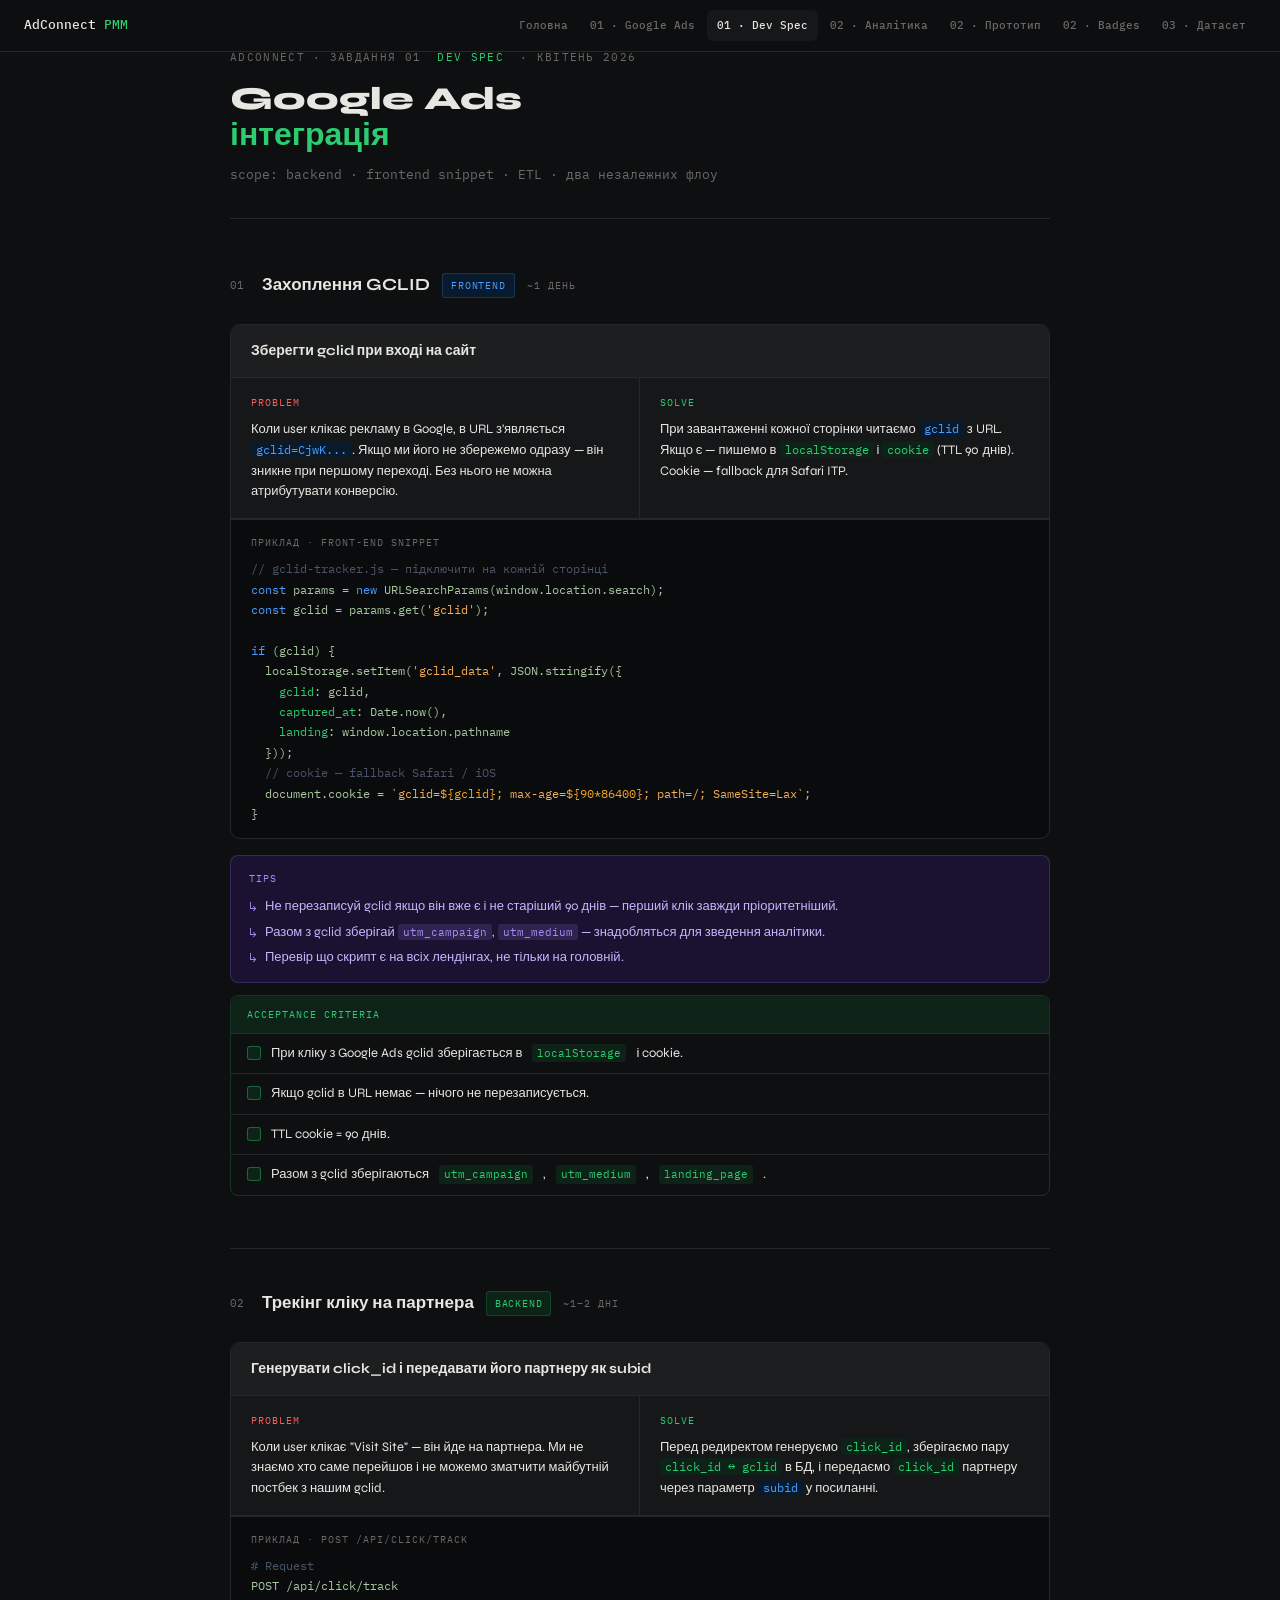
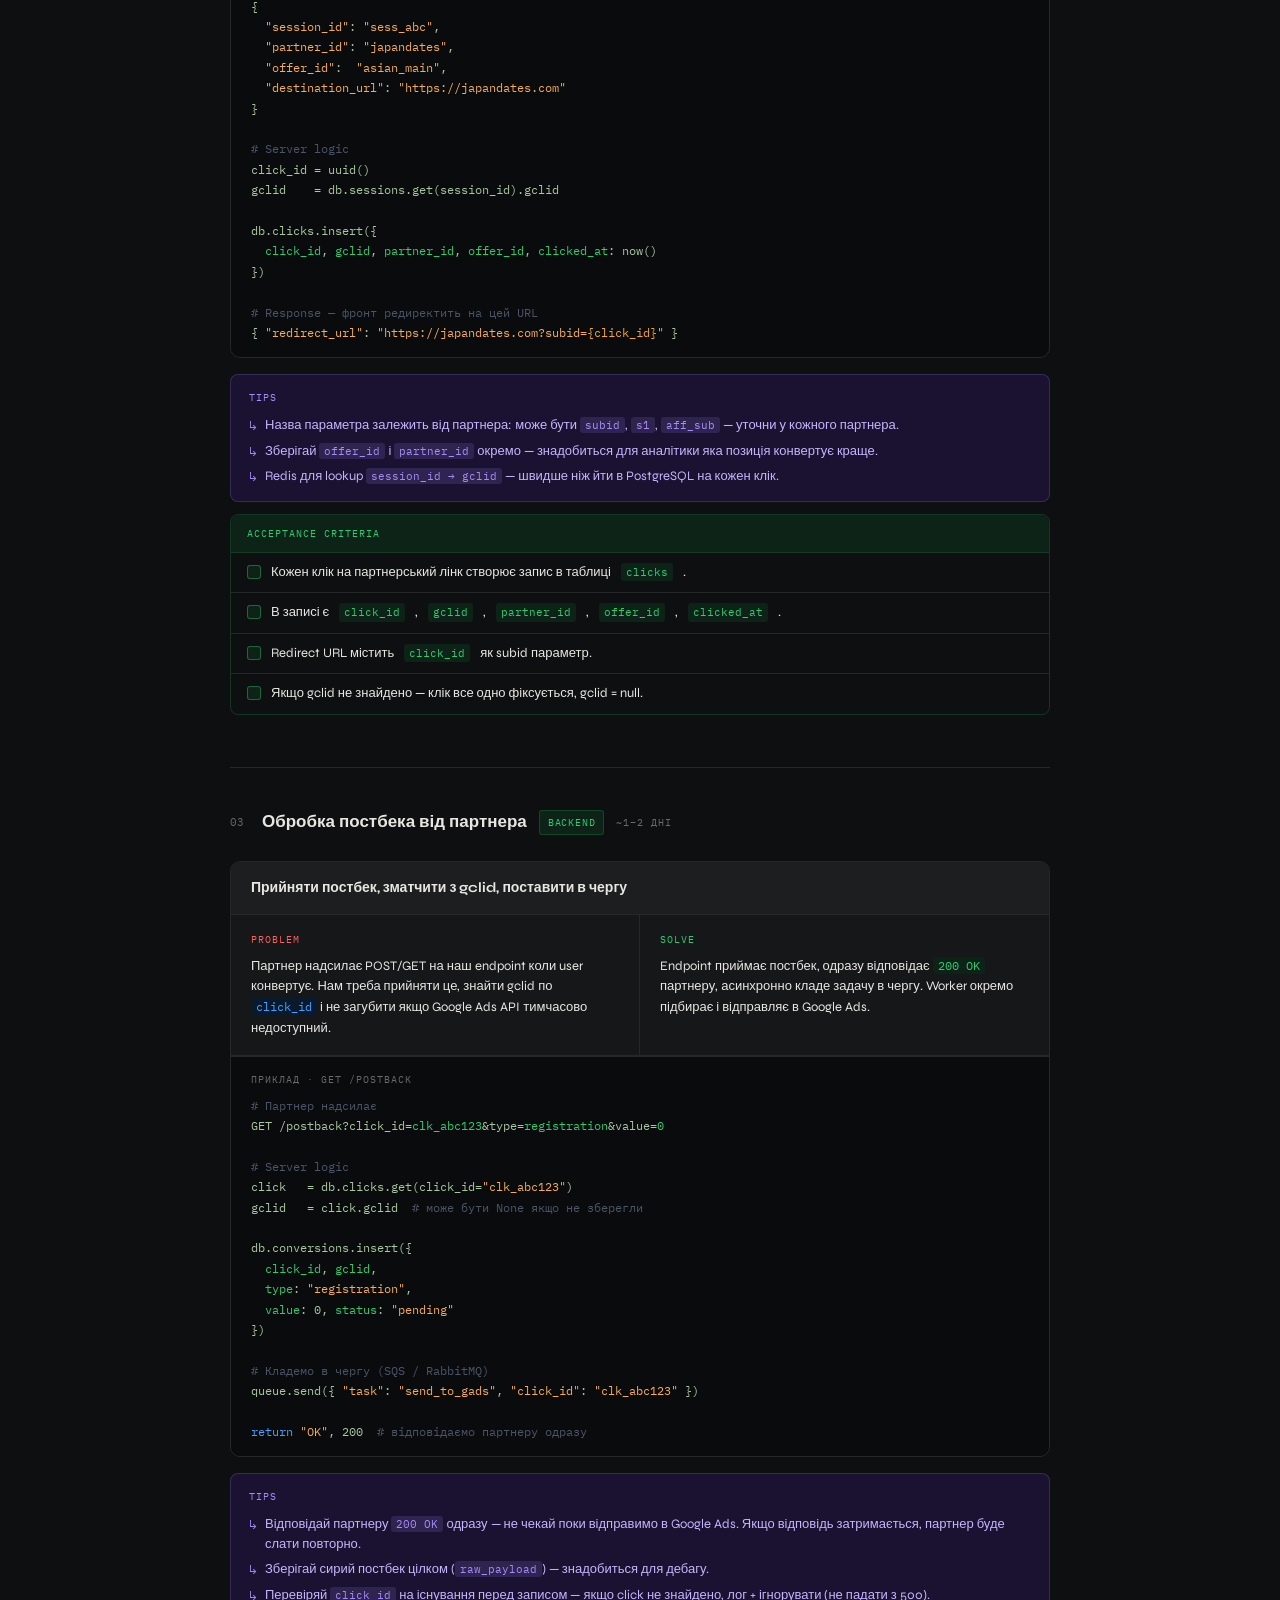
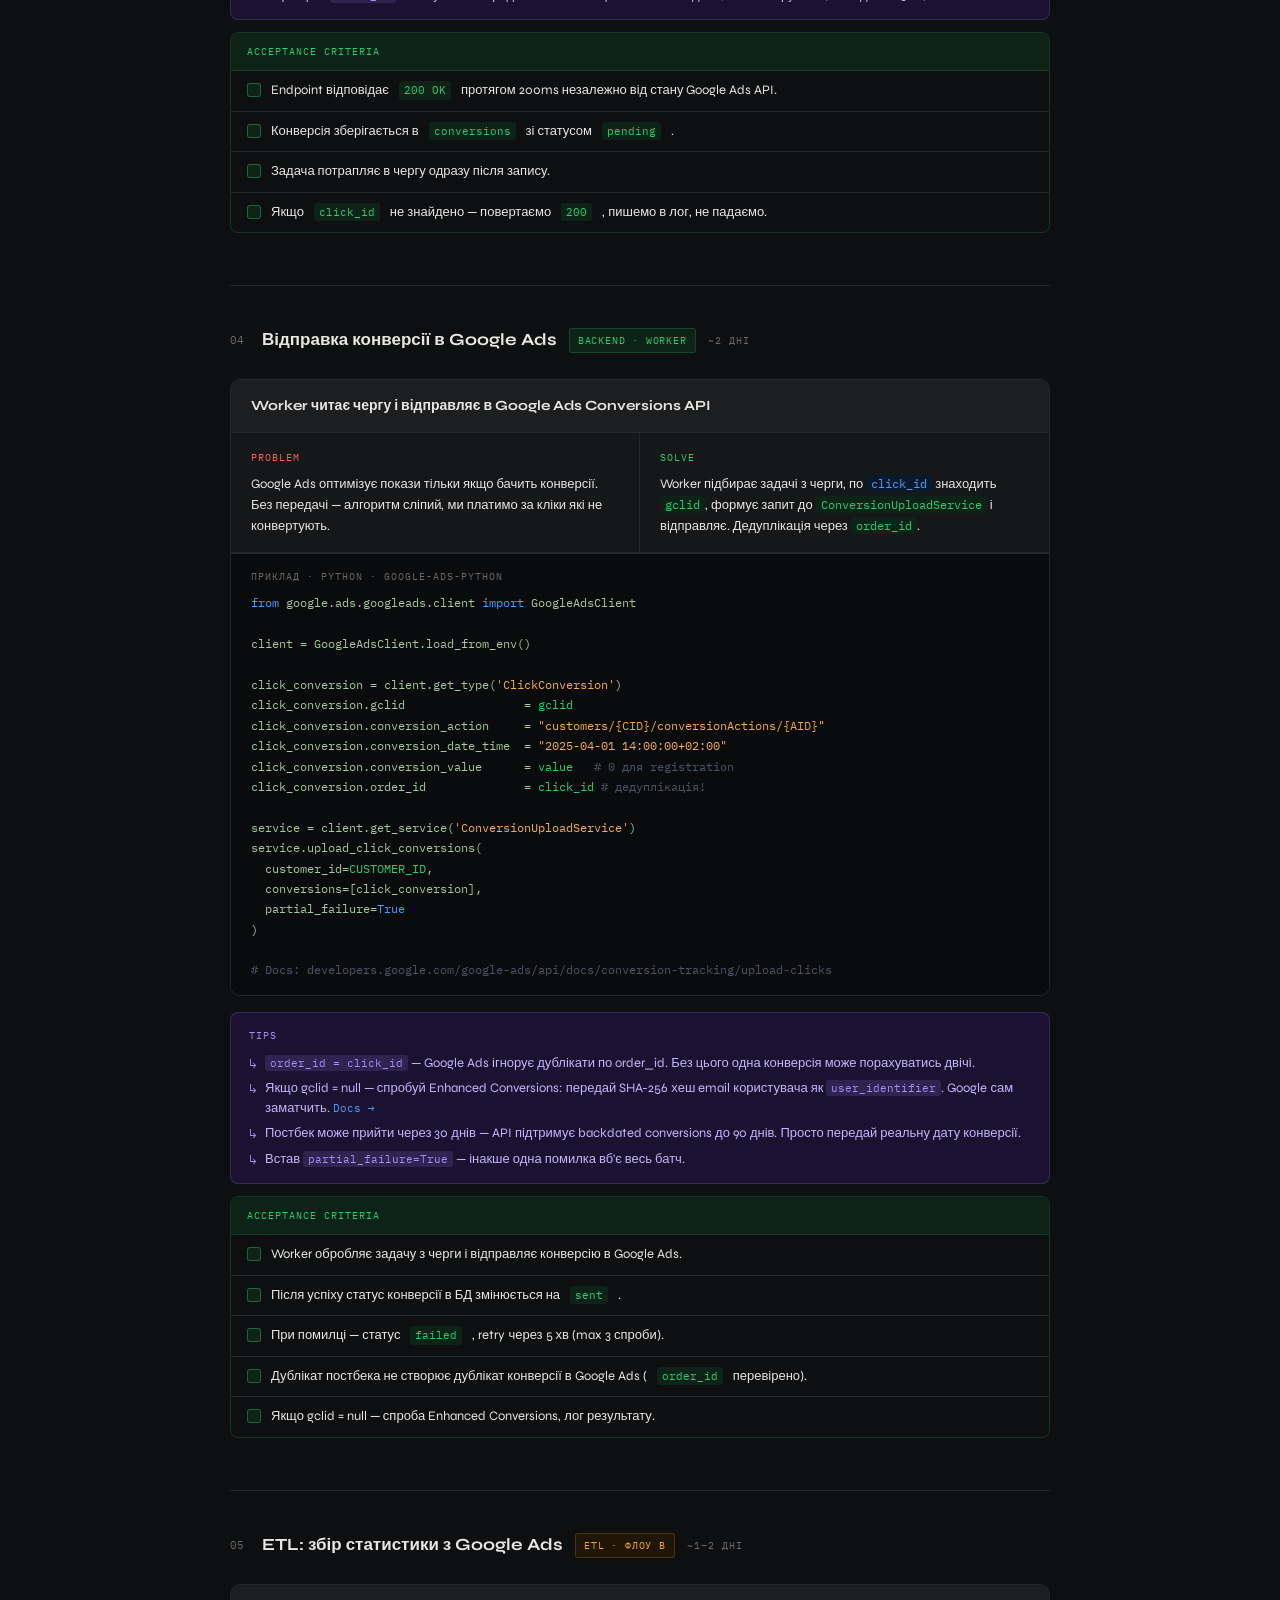
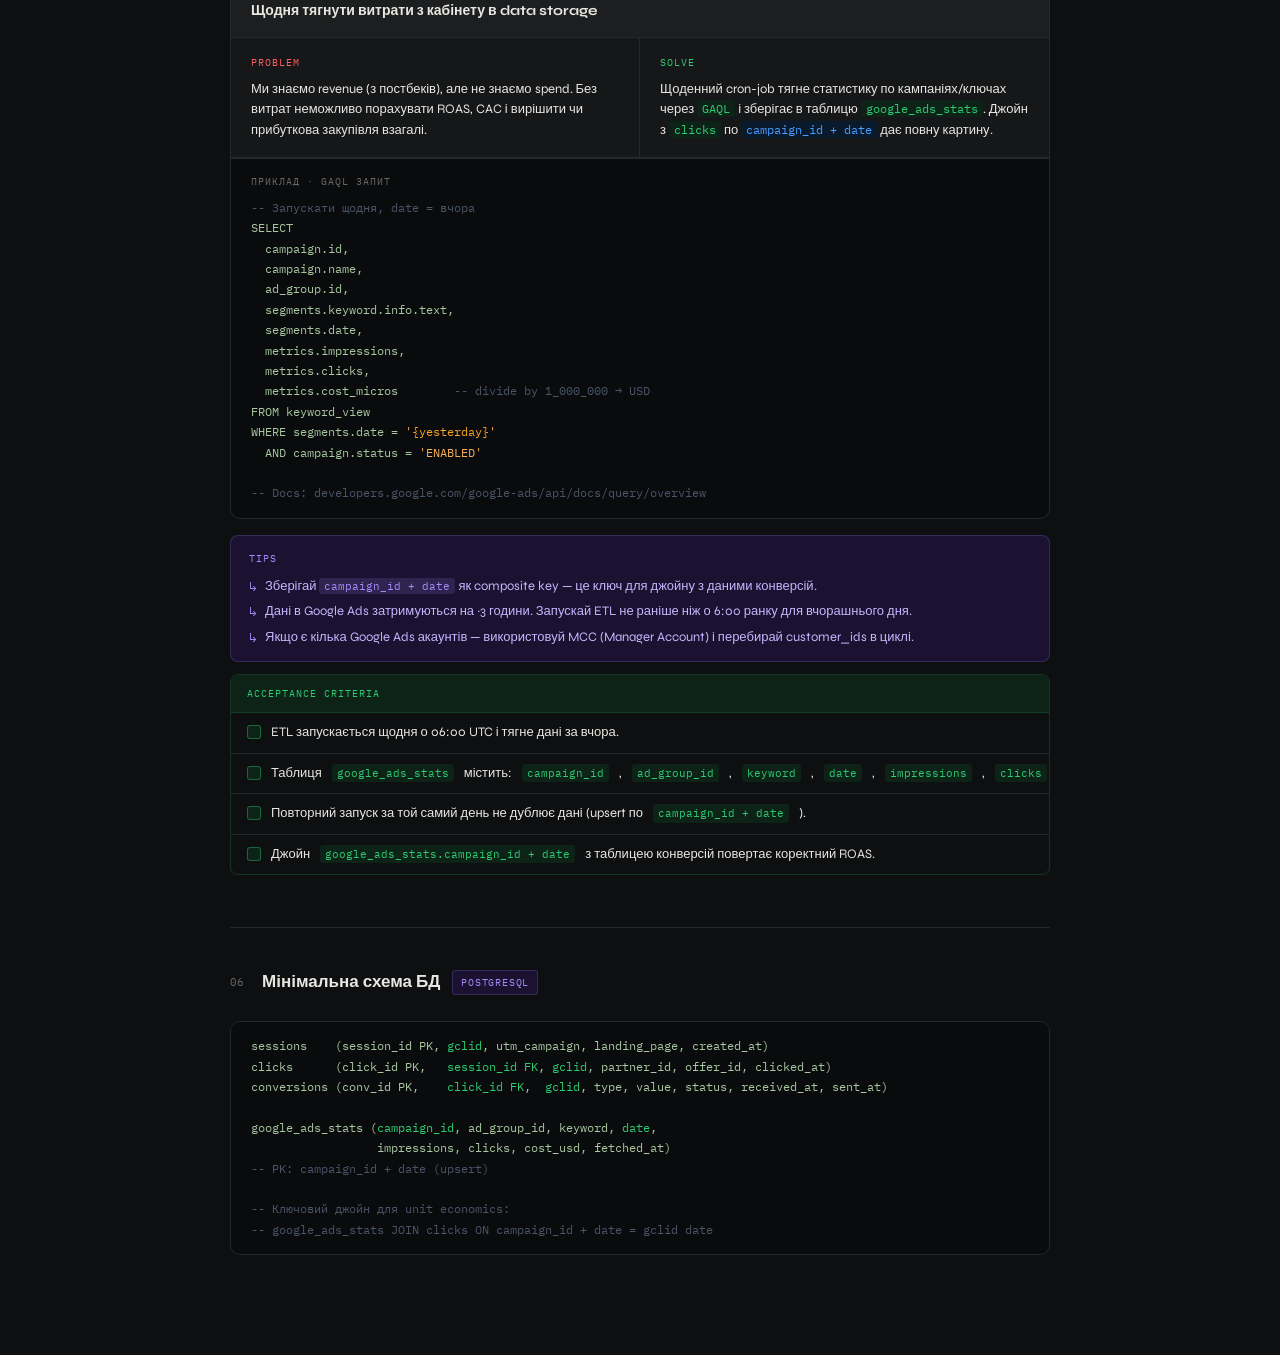
==== tz01-dev.html @ e1422809 "Initial: PMM test task — 5 pages with shared nav" ====
<!DOCTYPE html>
<html lang="uk">
<head>
<meta charset="UTF-8">
<meta name="viewport" content="width=device-width, initial-scale=1.0">
<title>Dev Spec — Google Ads Integration — AdConnect PMM</title>
<link rel="preconnect" href="https://fonts.googleapis.com">
<link href="https://fonts.googleapis.com/css2?family=IBM+Plex+Mono:wght@400;500&family=Syne:wght@400;700;800&display=swap" rel="stylesheet">
<link rel="stylesheet" href="shared.css">
<style>

  *, *::before, *::after { box-sizing: border-box; margin: 0; padding: 0; }
  :root {
    --bg: #0e0f11;
    --surface: #161719;
    --surface2: #1c1e20;
    --border: #252729;
    --text: #e8e6e0;
    --muted: #6b6966;
    --green: #2ecc71;
    --green-dim: #0d2318;
    --blue: #4a9eff;
    --blue-dim: #0a1a2d;
    --amber: #f5a623;
    --amber-dim: #1f1608;
    --red: #ff5f5f;
    --red-dim: #1f0a0a;
    --purple: #a78bfa;
    --purple-dim: #1a1230;
  }
  body {
    background: var(--bg);
    color: var(--text);
    font-family: 'Syne', sans-serif;
    font-size: 14px;
    line-height: 1.7;
    padding: 48px 40px;
    max-width: 900px;
    margin: 0 auto;
  }

  /* HEADER */
  .doc-header {
    margin-bottom: 52px;
    padding-bottom: 32px;
    border-bottom: 1px solid var(--border);
  }
  .doc-tag {
    font-family: 'IBM Plex Mono', monospace;
    font-size: 11px;
    color: var(--muted);
    letter-spacing: 0.12em;
    text-transform: uppercase;
    margin-bottom: 14px;
    display: flex;
    gap: 16px;
  }
  .doc-tag span { color: var(--green); }
  h1 {
    font-size: 32px;
    font-weight: 800;
    line-height: 1.15;
    margin-bottom: 10px;
  }
  h1 em { font-style: normal; color: var(--green); }
  .doc-scope {
    color: var(--muted);
    font-size: 13px;
    font-family: 'IBM Plex Mono', monospace;
  }

  /* SECTION */
  .section { margin-bottom: 52px; }
  .section-header {
    display: flex;
    align-items: center;
    gap: 12px;
    margin-bottom: 24px;
  }
  .section-num {
    font-family: 'IBM Plex Mono', monospace;
    font-size: 11px;
    color: var(--muted);
    min-width: 20px;
  }
  .section-header h2 {
    font-size: 17px;
    font-weight: 700;
    color: var(--text);
  }
  .section-header .badge {
    font-family: 'IBM Plex Mono', monospace;
    font-size: 10px;
    padding: 3px 8px;
    border-radius: 3px;
    text-transform: uppercase;
    letter-spacing: 0.08em;
  }
  .badge-blue   { background: var(--blue-dim);   color: var(--blue);   border: 1px solid rgba(74,158,255,.2); }
  .badge-green  { background: var(--green-dim);  color: var(--green);  border: 1px solid rgba(46,204,113,.2); }
  .badge-amber  { background: var(--amber-dim);  color: var(--amber);  border: 1px solid rgba(245,166,35,.2); }
  .badge-purple { background: var(--purple-dim); color: var(--purple); border: 1px solid rgba(167,139,250,.2); }
  .badge-red    { background: var(--red-dim);    color: var(--red);    border: 1px solid rgba(255,95,95,.2); }

  /* TASK BLOCK */
  .task {
    background: var(--surface);
    border: 1px solid var(--border);
    border-radius: 10px;
    overflow: hidden;
    margin-bottom: 16px;
  }
  .task-header {
    display: flex;
    align-items: center;
    justify-content: space-between;
    padding: 14px 20px;
    border-bottom: 1px solid var(--border);
    background: var(--surface2);
  }
  .task-title {
    font-weight: 700;
    font-size: 14px;
    color: var(--text);
  }
  .task-phase {
    font-family: 'IBM Plex Mono', monospace;
    font-size: 10px;
    color: var(--muted);
    text-transform: uppercase;
    letter-spacing: 0.1em;
  }
  .task-body { padding: 0; }

  /* PROBLEM / SOLVE */
  .ps-row {
    display: grid;
    grid-template-columns: 1fr 1fr;
    border-bottom: 1px solid var(--border);
  }
  .ps-row:last-child { border-bottom: none; }
  .ps-cell { padding: 16px 20px; }
  .ps-cell:first-child { border-right: 1px solid var(--border); }
  .ps-label {
    font-family: 'IBM Plex Mono', monospace;
    font-size: 10px;
    text-transform: uppercase;
    letter-spacing: 0.1em;
    margin-bottom: 8px;
  }
  .ps-label.problem { color: var(--red); }
  .ps-label.solve   { color: var(--green); }
  .ps-text { font-size: 13px; color: var(--text); line-height: 1.6; }
  .ps-text .mono {
    font-family: 'IBM Plex Mono', monospace;
    font-size: 12px;
    color: var(--blue);
    background: var(--blue-dim);
    padding: 1px 5px;
    border-radius: 3px;
  }
  .ps-text .mono-green {
    font-family: 'IBM Plex Mono', monospace;
    font-size: 12px;
    color: var(--green);
    background: var(--green-dim);
    padding: 1px 5px;
    border-radius: 3px;
  }

  /* CODE BLOCK */
  .code-wrap {
    background: #0a0b0d;
    border-top: 1px solid var(--border);
    padding: 14px 20px;
  }
  .code-label {
    font-family: 'IBM Plex Mono', monospace;
    font-size: 10px;
    color: var(--muted);
    text-transform: uppercase;
    letter-spacing: 0.1em;
    margin-bottom: 8px;
  }
  pre {
    font-family: 'IBM Plex Mono', monospace;
    font-size: 12px;
    color: #a8c8a0;
    line-height: 1.7;
    overflow-x: auto;
    white-space: pre;
  }
  pre .c { color: #4a5568; }
  pre .k { color: var(--blue); }
  pre .s { color: #f6ad55; }
  pre .v { color: var(--green); }
  pre .p { color: var(--amber); }

  /* TIPS */
  .tips-wrap {
    background: var(--purple-dim);
    border: 1px solid rgba(167,139,250,.2);
    border-radius: 8px;
    padding: 14px 18px;
    margin-top: 8px;
  }
  .tips-label {
    font-family: 'IBM Plex Mono', monospace;
    font-size: 10px;
    color: var(--purple);
    text-transform: uppercase;
    letter-spacing: 0.1em;
    margin-bottom: 10px;
  }
  .tips-list { list-style: none; display: flex; flex-direction: column; gap: 6px; }
  .tips-list li {
    font-size: 13px;
    color: #c4b5fd;
    padding-left: 16px;
    position: relative;
    line-height: 1.5;
  }
  .tips-list li::before {
    content: '↳';
    position: absolute;
    left: 0;
    color: var(--purple);
    font-family: 'IBM Plex Mono', monospace;
  }
  .tips-list li .mono {
    font-family: 'IBM Plex Mono', monospace;
    font-size: 11px;
    background: rgba(167,139,250,.15);
    color: var(--purple);
    padding: 1px 5px;
    border-radius: 3px;
  }

  /* ACCEPTANCE CRITERIA */
  .ac-wrap {
    margin-top: 8px;
    border: 1px solid rgba(46,204,113,.2);
    border-radius: 8px;
    overflow: hidden;
  }
  .ac-header {
    background: var(--green-dim);
    padding: 10px 16px;
    font-family: 'IBM Plex Mono', monospace;
    font-size: 10px;
    color: var(--green);
    text-transform: uppercase;
    letter-spacing: 0.1em;
    border-bottom: 1px solid rgba(46,204,113,.15);
  }
  .ac-list { list-style: none; }
  .ac-list li {
    display: flex;
    align-items: flex-start;
    gap: 10px;
    padding: 10px 16px;
    border-bottom: 1px solid var(--border);
    font-size: 13px;
    color: var(--text);
    line-height: 1.5;
  }
  .ac-list li:last-child { border-bottom: none; }
  .ac-check {
    width: 14px;
    height: 14px;
    border: 1px solid rgba(46,204,113,.4);
    border-radius: 3px;
    flex-shrink: 0;
    margin-top: 2px;
    background: var(--green-dim);
  }
  .ac-list li .mono {
    font-family: 'IBM Plex Mono', monospace;
    font-size: 11px;
    background: #0d2318;
    color: var(--green);
    padding: 1px 5px;
    border-radius: 3px;
  }

  /* DIVIDER */
  hr { border: none; border-top: 1px solid var(--border); margin: 40px 0; }

  /* LINK */
  a { color: var(--blue); text-decoration: none; }
  a:hover { text-decoration: underline; }
  .doc-link {
    font-family: 'IBM Plex Mono', monospace;
    font-size: 11px;
  }

</style>
</head>
<body>
<nav id="main-nav"></nav>
<script src="nav.js"></script>
<div class="doc-header">
  <div class="doc-tag">
    AdConnect · Завдання 01
    <span>Dev Spec</span>
    · Квітень 2026
  </div>
  <h1>Google Ads<br><em>інтеграція</em></h1>
  <div class="doc-scope">scope: backend · frontend snippet · ETL · два незалежних флоу</div>
</div>


<!-- === PHASE 1 === -->
<div class="section">
  <div class="section-header">
    <span class="section-num">01</span>
    <h2>Захоплення GCLID</h2>
    <span class="badge badge-blue">Frontend</span>
    <span class="task-phase">~1 день</span>
  </div>

  <div class="task">
    <div class="task-header">
      <span class="task-title">Зберегти gclid при вході на сайт</span>
    </div>
    <div class="task-body">
      <div class="ps-row">
        <div class="ps-cell">
          <div class="ps-label problem">Problem</div>
          <div class="ps-text">Коли user клікає рекламу в Google, в URL з'являється <span class="mono">gclid=CjwK...</span>. Якщо ми його не збережемо одразу — він зникне при першому переході. Без нього не можна атрибутувати конверсію.</div>
        </div>
        <div class="ps-cell">
          <div class="ps-label solve">Solve</div>
          <div class="ps-text">При завантаженні кожної сторінки читаємо <span class="mono">gclid</span> з URL. Якщо є — пишемо в <span class="mono-green">localStorage</span> і <span class="mono-green">cookie</span> (TTL 90 днів). Cookie — fallback для Safari ITP.</div>
        </div>
      </div>
      <div class="code-wrap">
        <div class="code-label">Приклад · front-end snippet</div>
<pre><span class="c">// gclid-tracker.js — підключити на кожній сторінці</span>
<span class="k">const</span> params = <span class="k">new</span> URLSearchParams(window.location.search);
<span class="k">const</span> gclid = params.get(<span class="s">'gclid'</span>);

<span class="k">if</span> (gclid) {
  localStorage.setItem(<span class="s">'gclid_data'</span>, JSON.stringify({
    <span class="v">gclid</span>: gclid,
    <span class="v">captured_at</span>: Date.now(),
    <span class="v">landing</span>: window.location.pathname
  }));
  <span class="c">// cookie — fallback Safari / iOS</span>
  document.cookie = <span class="s">`gclid=<span class="p">${gclid}</span>; max-age=<span class="p">${90*86400}</span>; path=/; SameSite=Lax`</span>;
}</pre>
      </div>
    </div>
  </div>

  <div class="tips-wrap">
    <div class="tips-label">Tips</div>
    <ul class="tips-list">
      <li>Не перезаписуй gclid якщо він вже є і не старіший 90 днів — перший клік завжди пріоритетніший.</li>
      <li>Разом з gclid зберігай <span class="mono">utm_campaign</span>, <span class="mono">utm_medium</span> — знадобляться для зведення аналітики.</li>
      <li>Перевір що скрипт є на всіх лендінгах, не тільки на головній.</li>
    </ul>
  </div>

  <div class="ac-wrap" style="margin-top:12px;">
    <div class="ac-header">Acceptance criteria</div>
    <ul class="ac-list">
      <li><span class="ac-check"></span>При кліку з Google Ads gclid зберігається в <span class="mono">localStorage</span> і cookie.</li>
      <li><span class="ac-check"></span>Якщо gclid в URL немає — нічого не перезаписується.</li>
      <li><span class="ac-check"></span>TTL cookie = 90 днів.</li>
      <li><span class="ac-check"></span>Разом з gclid зберігаються <span class="mono">utm_campaign</span>, <span class="mono">utm_medium</span>, <span class="mono">landing_page</span>.</li>
    </ul>
  </div>
</div>

<hr>

<!-- === PHASE 2 === -->
<div class="section">
  <div class="section-header">
    <span class="section-num">02</span>
    <h2>Трекінг кліку на партнера</h2>
    <span class="badge badge-green">Backend</span>
    <span class="task-phase">~1–2 дні</span>
  </div>

  <div class="task">
    <div class="task-header">
      <span class="task-title">Генерувати click_id і передавати його партнеру як subid</span>
    </div>
    <div class="task-body">
      <div class="ps-row">
        <div class="ps-cell">
          <div class="ps-label problem">Problem</div>
          <div class="ps-text">Коли user клікає "Visit Site" — він йде на партнера. Ми не знаємо хто саме перейшов і не можемо зматчити майбутній постбек з нашим gclid.</div>
        </div>
        <div class="ps-cell">
          <div class="ps-label solve">Solve</div>
          <div class="ps-text">Перед редиректом генеруємо <span class="mono-green">click_id</span>, зберігаємо пару <span class="mono-green">click_id ↔ gclid</span> в БД, і передаємо <span class="mono-green">click_id</span> партнеру через параметр <span class="mono">subid</span> у посиланні.</div>
        </div>
      </div>
      <div class="code-wrap">
        <div class="code-label">Приклад · POST /api/click/track</div>
<pre><span class="c"># Request</span>
POST /api/click/track
{
  <span class="s">"session_id"</span>: <span class="s">"sess_abc"</span>,
  <span class="s">"partner_id"</span>: <span class="s">"japandates"</span>,
  <span class="s">"offer_id"</span>:  <span class="s">"asian_main"</span>,
  <span class="s">"destination_url"</span>: <span class="s">"https://japandates.com"</span>
}

<span class="c"># Server logic</span>
click_id = uuid()
gclid    = db.sessions.get(session_id).gclid

db.clicks.insert({
  <span class="v">click_id</span>, <span class="v">gclid</span>, <span class="v">partner_id</span>, <span class="v">offer_id</span>, <span class="v">clicked_at</span>: now()
})

<span class="c"># Response — фронт редиректить на цей URL</span>
{ <span class="s">"redirect_url"</span>: <span class="s">"https://japandates.com?subid=<span class="p">{click_id}</span>"</span> }</pre>
      </div>
    </div>
  </div>

  <div class="tips-wrap">
    <div class="tips-label">Tips</div>
    <ul class="tips-list">
      <li>Назва параметра залежить від партнера: може бути <span class="mono">subid</span>, <span class="mono">s1</span>, <span class="mono">aff_sub</span> — уточни у кожного партнера.</li>
      <li>Зберігай <span class="mono">offer_id</span> і <span class="mono">partner_id</span> окремо — знадобиться для аналітики яка позиція конвертує краще.</li>
      <li>Redis для lookup <span class="mono">session_id → gclid</span> — швидше ніж йти в PostgreSQL на кожен клік.</li>
    </ul>
  </div>

  <div class="ac-wrap" style="margin-top:12px;">
    <div class="ac-header">Acceptance criteria</div>
    <ul class="ac-list">
      <li><span class="ac-check"></span>Кожен клік на партнерський лінк створює запис в таблиці <span class="mono">clicks</span>.</li>
      <li><span class="ac-check"></span>В записі є <span class="mono">click_id</span>, <span class="mono">gclid</span>, <span class="mono">partner_id</span>, <span class="mono">offer_id</span>, <span class="mono">clicked_at</span>.</li>
      <li><span class="ac-check"></span>Redirect URL містить <span class="mono">click_id</span> як subid параметр.</li>
      <li><span class="ac-check"></span>Якщо gclid не знайдено — клік все одно фіксується, gclid = null.</li>
    </ul>
  </div>
</div>

<hr>

<!-- === PHASE 3 === -->
<div class="section">
  <div class="section-header">
    <span class="section-num">03</span>
    <h2>Обробка постбека від партнера</h2>
    <span class="badge badge-green">Backend</span>
    <span class="task-phase">~1–2 дні</span>
  </div>

  <div class="task">
    <div class="task-header">
      <span class="task-title">Прийняти постбек, зматчити з gclid, поставити в чергу</span>
    </div>
    <div class="task-body">
      <div class="ps-row">
        <div class="ps-cell">
          <div class="ps-label problem">Problem</div>
          <div class="ps-text">Партнер надсилає POST/GET на наш endpoint коли user конвертує. Нам треба прийняти це, знайти gclid по <span class="mono">click_id</span> і не загубити якщо Google Ads API тимчасово недоступний.</div>
        </div>
        <div class="ps-cell">
          <div class="ps-label solve">Solve</div>
          <div class="ps-text">Endpoint приймає постбек, одразу відповідає <span class="mono-green">200 OK</span> партнеру, асинхронно кладе задачу в чергу. Worker окремо підбирає і відправляє в Google Ads.</div>
        </div>
      </div>
      <div class="code-wrap">
        <div class="code-label">Приклад · GET /postback</div>
<pre><span class="c"># Партнер надсилає</span>
GET /postback?click_id=<span class="v">clk_abc123</span>&type=<span class="v">registration</span>&value=<span class="v">0</span>

<span class="c"># Server logic</span>
click   = db.clicks.get(click_id=<span class="s">"clk_abc123"</span>)
gclid   = click.gclid  <span class="c"># може бути None якщо не зберегли</span>

db.conversions.insert({
  <span class="v">click_id</span>, <span class="v">gclid</span>,
  <span class="v">type</span>: <span class="s">"registration"</span>,
  <span class="v">value</span>: 0, <span class="v">status</span>: <span class="s">"pending"</span>
})

<span class="c"># Кладемо в чергу (SQS / RabbitMQ)</span>
queue.send({ <span class="s">"task"</span>: <span class="s">"send_to_gads"</span>, <span class="s">"click_id"</span>: <span class="s">"clk_abc123"</span> })

<span class="k">return</span> <span class="s">"OK"</span>, 200  <span class="c"># відповідаємо партнеру одразу</span></pre>
      </div>
    </div>
  </div>

  <div class="tips-wrap">
    <div class="tips-label">Tips</div>
    <ul class="tips-list">
      <li>Відповідай партнеру <span class="mono">200 OK</span> одразу — не чекай поки відправимо в Google Ads. Якщо відповідь затримається, партнер буде слати повторно.</li>
      <li>Зберігай сирий постбек цілком (<span class="mono">raw_payload</span>) — знадобиться для дебагу.</li>
      <li>Перевіряй <span class="mono">click_id</span> на існування перед записом — якщо click не знайдено, лог + ігнорувати (не падати з 500).</li>
    </ul>
  </div>

  <div class="ac-wrap" style="margin-top:12px;">
    <div class="ac-header">Acceptance criteria</div>
    <ul class="ac-list">
      <li><span class="ac-check"></span>Endpoint відповідає <span class="mono">200 OK</span> протягом 200ms незалежно від стану Google Ads API.</li>
      <li><span class="ac-check"></span>Конверсія зберігається в <span class="mono">conversions</span> зі статусом <span class="mono">pending</span>.</li>
      <li><span class="ac-check"></span>Задача потрапляє в чергу одразу після запису.</li>
      <li><span class="ac-check"></span>Якщо <span class="mono">click_id</span> не знайдено — повертаємо <span class="mono">200</span>, пишемо в лог, не падаємо.</li>
    </ul>
  </div>
</div>

<hr>

<!-- === PHASE 4 === -->
<div class="section">
  <div class="section-header">
    <span class="section-num">04</span>
    <h2>Відправка конверсії в Google Ads</h2>
    <span class="badge badge-green">Backend · Worker</span>
    <span class="task-phase">~2 дні</span>
  </div>

  <div class="task">
    <div class="task-header">
      <span class="task-title">Worker читає чергу і відправляє в Google Ads Conversions API</span>
    </div>
    <div class="task-body">
      <div class="ps-row">
        <div class="ps-cell">
          <div class="ps-label problem">Problem</div>
          <div class="ps-text">Google Ads оптимізує покази тільки якщо бачить конверсії. Без передачі — алгоритм сліпий, ми платимо за кліки які не конвертують.</div>
        </div>
        <div class="ps-cell">
          <div class="ps-label solve">Solve</div>
          <div class="ps-text">Worker підбирає задачі з черги, по <span class="mono">click_id</span> знаходить <span class="mono-green">gclid</span>, формує запит до <span class="mono-green">ConversionUploadService</span> і відправляє. Дедуплікація через <span class="mono-green">order_id</span>.</div>
        </div>
      </div>
      <div class="code-wrap">
        <div class="code-label">Приклад · Python · google-ads-python</div>
<pre><span class="k">from</span> google.ads.googleads.client <span class="k">import</span> GoogleAdsClient

client = GoogleAdsClient.load_from_env()

click_conversion = client.get_type(<span class="s">'ClickConversion'</span>)
click_conversion.gclid                 = <span class="v">gclid</span>
click_conversion.conversion_action     = <span class="s">"customers/<span class="p">{CID}</span>/conversionActions/<span class="p">{AID}</span>"</span>
click_conversion.conversion_date_time  = <span class="s">"2025-04-01 14:00:00+02:00"</span>
click_conversion.conversion_value      = <span class="v">value</span>   <span class="c"># 0 для registration</span>
click_conversion.order_id              = <span class="v">click_id</span> <span class="c"># дедуплікація!</span>

service = client.get_service(<span class="s">'ConversionUploadService'</span>)
service.upload_click_conversions(
  customer_id=<span class="v">CUSTOMER_ID</span>,
  conversions=[click_conversion],
  partial_failure=<span class="k">True</span>
)

<span class="c"># Docs: developers.google.com/google-ads/api/docs/conversion-tracking/upload-clicks</span></pre>
      </div>
    </div>
  </div>

  <div class="tips-wrap">
    <div class="tips-label">Tips</div>
    <ul class="tips-list">
      <li><span class="mono">order_id = click_id</span> — Google Ads ігнорує дублікати по order_id. Без цього одна конверсія може порахуватись двічі.</li>
      <li>Якщо gclid = null — спробуй Enhanced Conversions: передай SHA-256 хеш email користувача як <span class="mono">user_identifier</span>. Google сам заматчить. <a class="doc-link" href="https://developers.google.com/google-ads/api/docs/conversions/enhanced-conversions/leads">Docs →</a></li>
      <li>Постбек може прийти через 30 днів — API підтримує backdated conversions до 90 днів. Просто передай реальну дату конверсії.</li>
      <li>Встав <span class="mono">partial_failure=True</span> — інакше одна помилка вб'є весь батч.</li>
    </ul>
  </div>

  <div class="ac-wrap" style="margin-top:12px;">
    <div class="ac-header">Acceptance criteria</div>
    <ul class="ac-list">
      <li><span class="ac-check"></span>Worker обробляє задачу з черги і відправляє конверсію в Google Ads.</li>
      <li><span class="ac-check"></span>Після успіху статус конверсії в БД змінюється на <span class="mono">sent</span>.</li>
      <li><span class="ac-check"></span>При помилці — статус <span class="mono">failed</span>, retry через 5 хв (max 3 спроби).</li>
      <li><span class="ac-check"></span>Дублікат постбека не створює дублікат конверсії в Google Ads (<span class="mono">order_id</span> перевірено).</li>
      <li><span class="ac-check"></span>Якщо gclid = null — спроба Enhanced Conversions, лог результату.</li>
    </ul>
  </div>
</div>

<hr>

<!-- === PHASE 5 === -->
<div class="section">
  <div class="section-header">
    <span class="section-num">05</span>
    <h2>ETL: збір статистики з Google Ads</h2>
    <span class="badge badge-amber">ETL · Флоу B</span>
    <span class="task-phase">~1–2 дні</span>
  </div>

  <div class="task">
    <div class="task-header">
      <span class="task-title">Щодня тягнути витрати з кабінету в data storage</span>
    </div>
    <div class="task-body">
      <div class="ps-row">
        <div class="ps-cell">
          <div class="ps-label problem">Problem</div>
          <div class="ps-text">Ми знаємо revenue (з постбеків), але не знаємо spend. Без витрат неможливо порахувати ROAS, CAC і вирішити чи прибуткова закупівля взагалі.</div>
        </div>
        <div class="ps-cell">
          <div class="ps-label solve">Solve</div>
          <div class="ps-text">Щоденний cron-job тягне статистику по кампаніях/ключах через <span class="mono-green">GAQL</span> і зберігає в таблицю <span class="mono-green">google_ads_stats</span>. Джойн з <span class="mono-green">clicks</span> по <span class="mono">campaign_id + date</span> дає повну картину.</div>
        </div>
      </div>
      <div class="code-wrap">
        <div class="code-label">Приклад · GAQL запит</div>
<pre><span class="c">-- Запускати щодня, date = вчора</span>
SELECT
  campaign.id,
  campaign.name,
  ad_group.id,
  segments.keyword.info.text,
  segments.date,
  metrics.impressions,
  metrics.clicks,
  metrics.cost_micros        <span class="c">-- divide by 1_000_000 → USD</span>
FROM keyword_view
WHERE segments.date = <span class="s">'<span class="p">{yesterday}</span>'</span>
  AND campaign.status = <span class="s">'ENABLED'</span>

<span class="c">-- Docs: developers.google.com/google-ads/api/docs/query/overview</span></pre>
      </div>
    </div>
  </div>

  <div class="tips-wrap">
    <div class="tips-label">Tips</div>
    <ul class="tips-list">
      <li>Зберігай <span class="mono">campaign_id + date</span> як composite key — це ключ для джойну з даними конверсій.</li>
      <li>Дані в Google Ads затримуються на ~3 години. Запускай ETL не раніше ніж о 6:00 ранку для вчорашнього дня.</li>
      <li>Якщо є кілька Google Ads акаунтів — використовуй MCC (Manager Account) і перебирай customer_ids в циклі.</li>
    </ul>
  </div>

  <div class="ac-wrap" style="margin-top:12px;">
    <div class="ac-header">Acceptance criteria</div>
    <ul class="ac-list">
      <li><span class="ac-check"></span>ETL запускається щодня о 06:00 UTC і тягне дані за вчора.</li>
      <li><span class="ac-check"></span>Таблиця <span class="mono">google_ads_stats</span> містить: <span class="mono">campaign_id</span>, <span class="mono">ad_group_id</span>, <span class="mono">keyword</span>, <span class="mono">date</span>, <span class="mono">impressions</span>, <span class="mono">clicks</span>, <span class="mono">cost_usd</span>.</li>
      <li><span class="ac-check"></span>Повторний запуск за той самий день не дублює дані (upsert по <span class="mono">campaign_id + date</span>).</li>
      <li><span class="ac-check"></span>Джойн <span class="mono">google_ads_stats.campaign_id + date</span> з таблицею конверсій повертає коректний ROAS.</li>
    </ul>
  </div>
</div>

<hr>

<!-- === DB SCHEMA === -->
<div class="section">
  <div class="section-header">
    <span class="section-num">06</span>
    <h2>Мінімальна схема БД</h2>
    <span class="badge badge-purple">PostgreSQL</span>
  </div>

  <div class="task">
    <div class="task-body">
      <div class="code-wrap" style="border-top:none;">
<pre>sessions    (session_id PK, <span class="v">gclid</span>, utm_campaign, landing_page, created_at)
clicks      (click_id PK,   <span class="v">session_id FK</span>, <span class="v">gclid</span>, partner_id, offer_id, clicked_at)
conversions (conv_id PK,    <span class="v">click_id FK</span>,  <span class="v">gclid</span>, type, value, status, received_at, sent_at)

google_ads_stats (<span class="v">campaign_id</span>, ad_group_id, keyword, <span class="v">date</span>,
                  impressions, clicks, cost_usd, fetched_at)
<span class="c">-- PK: campaign_id + date (upsert)</span>

<span class="c">-- Ключовий джойн для unit economics:</span>
<span class="c">-- google_ads_stats JOIN clicks ON campaign_id + date = gclid date</span></pre>
      </div>
    </div>
  </div>
</div>
</body>
</html>
---- shared.css ----
*, *::before, *::after { box-sizing: border-box; margin: 0; padding: 0; }
:root {
  --bg: #0e0f11; --surface: #161719; --s2: #1c1e20;
  --border: #252729; --text: #e8e6e0; --muted: #6b6966;
  --green: #2ecc71; --gdim: #0a1e10;
  --amber: #f5a623; --adim: #1a1200;
  --blue: #4a9eff; --bdim: #08142a;
  --red: #ff5f5f; --rdim: #1a0808;
  --purple: #a78bfa; --pdim: #100d20;
  --teal: #26d9c0; --tdim: #061a18;
}
body { background: var(--bg); color: var(--text); font-family: 'Syne', sans-serif; padding-top: 52px; }
nav#main-nav {
  position: fixed; top: 0; left: 0; right: 0; z-index: 100;
  background: rgba(14,15,17,0.96); border-bottom: 1px solid var(--border);
  backdrop-filter: blur(8px);
  display: flex; align-items: center; justify-content: space-between;
  padding: 0 24px; height: 52px;
}
.nav-logo { font-family: 'IBM Plex Mono', monospace; font-size: 13px; font-weight: 500; color: var(--text); text-decoration: none; }
.nav-logo span { color: var(--green); }
.nav-links { display: flex; gap: 2px; overflow-x: auto; }
.nav-links a { font-size: 11px; font-weight: 500; color: var(--muted); text-decoration: none; padding: 6px 10px; border-radius: 6px; transition: color 0.15s, background 0.15s; font-family: 'IBM Plex Mono', monospace; white-space: nowrap; }
.nav-links a:hover { color: var(--text); background: var(--surface); }
.nav-links a.active { color: var(--text); background: var(--surface); }
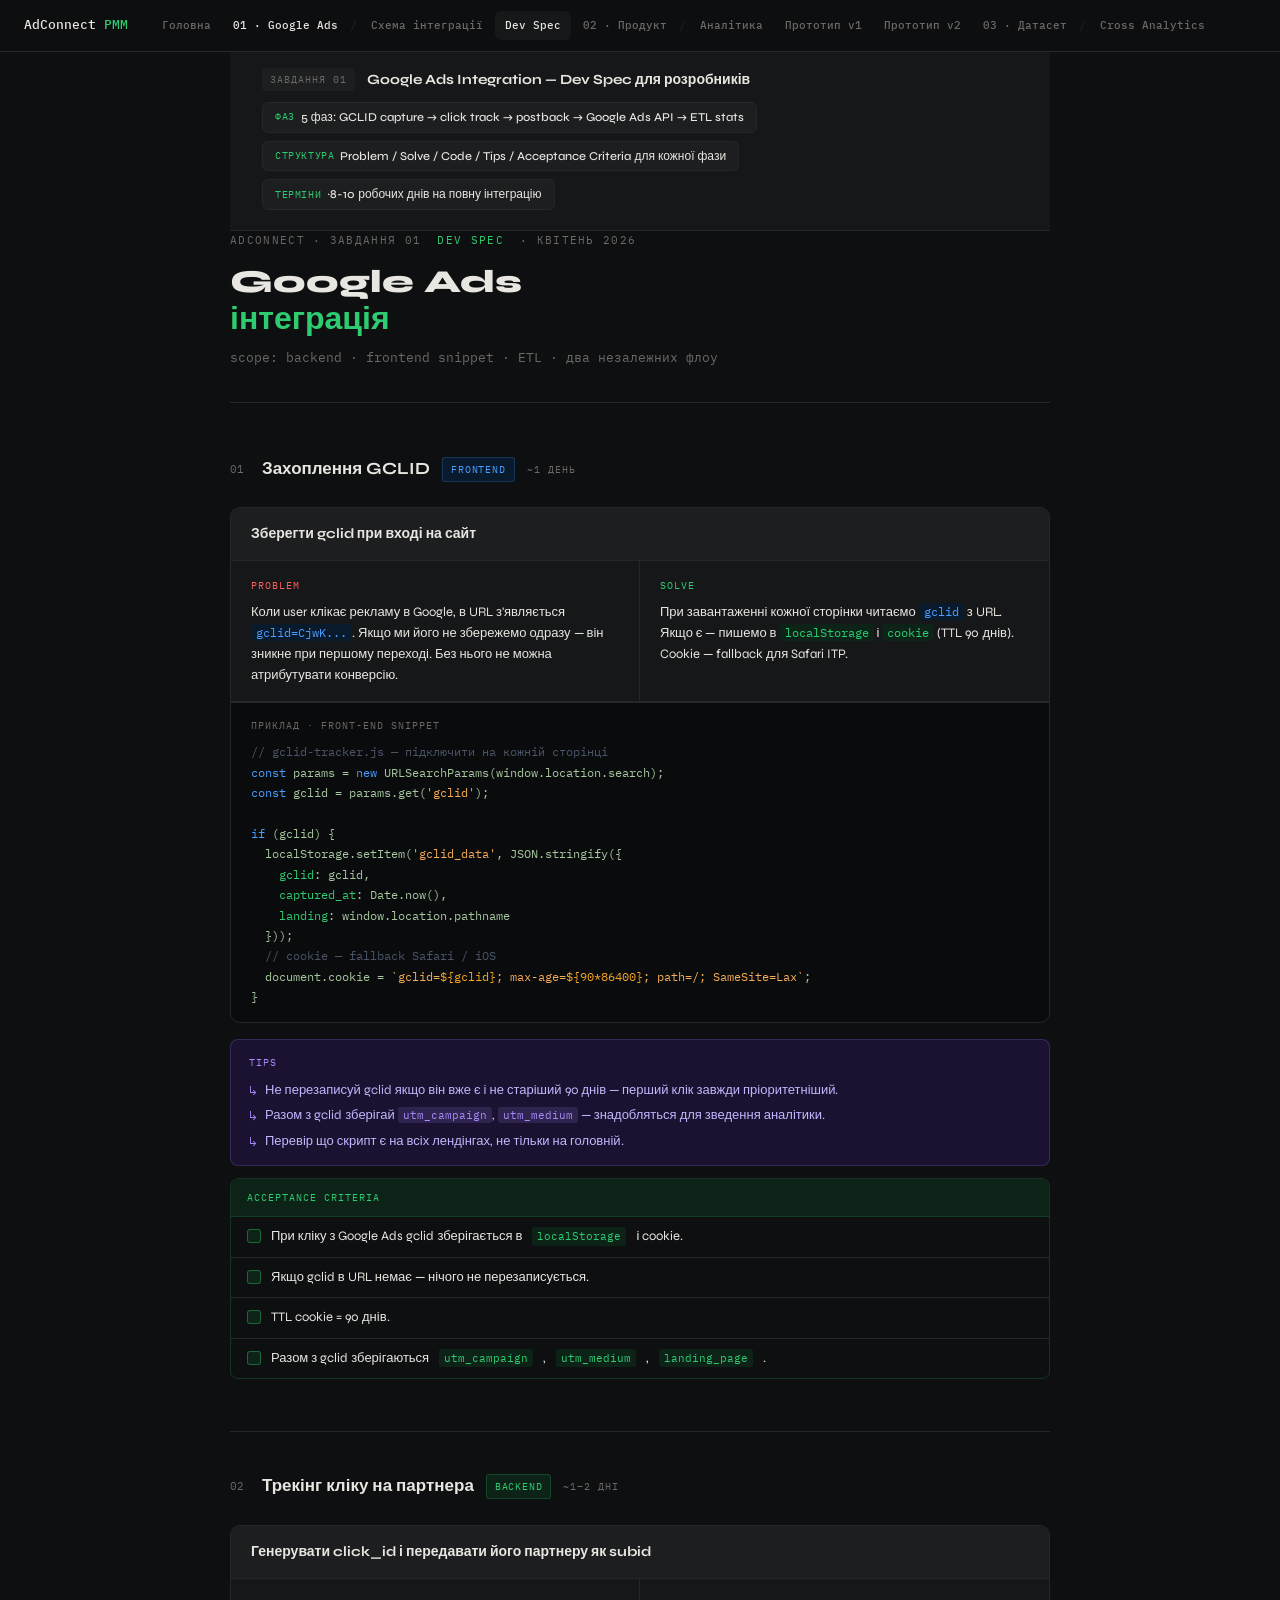
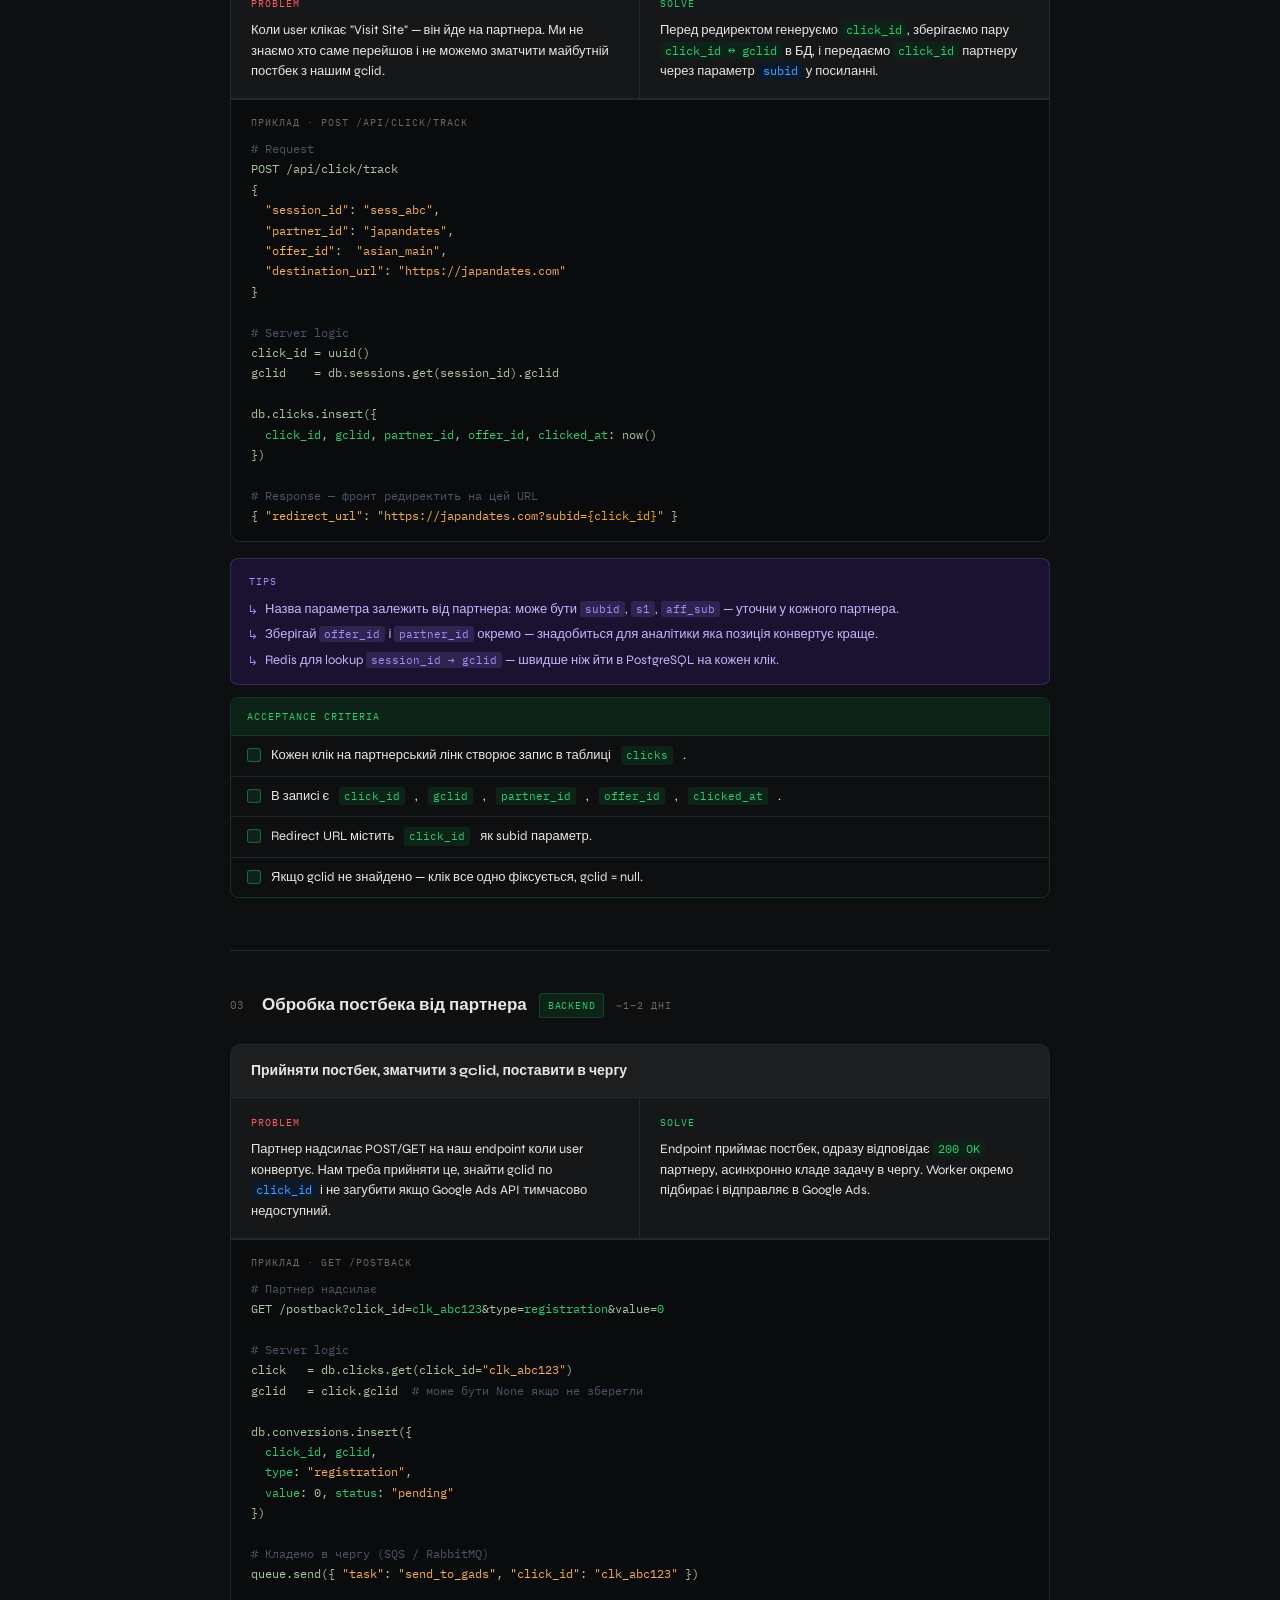
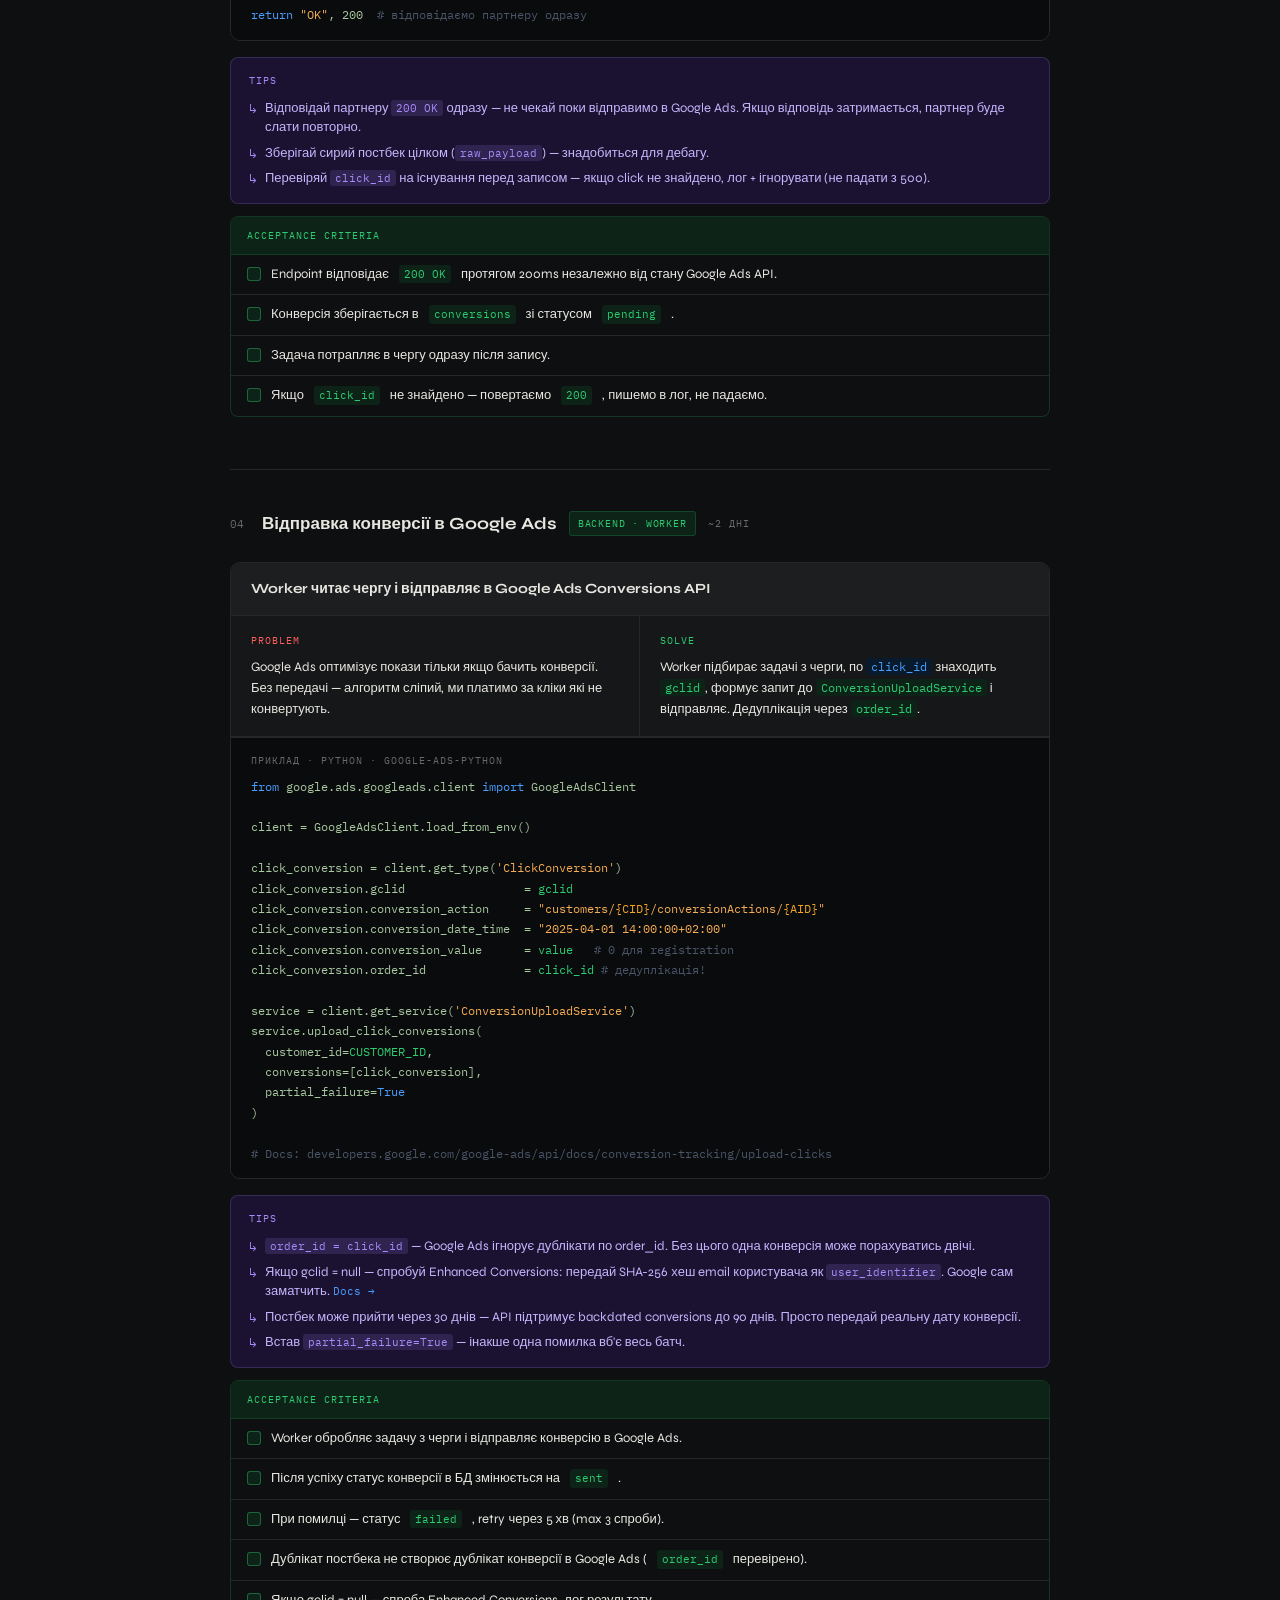
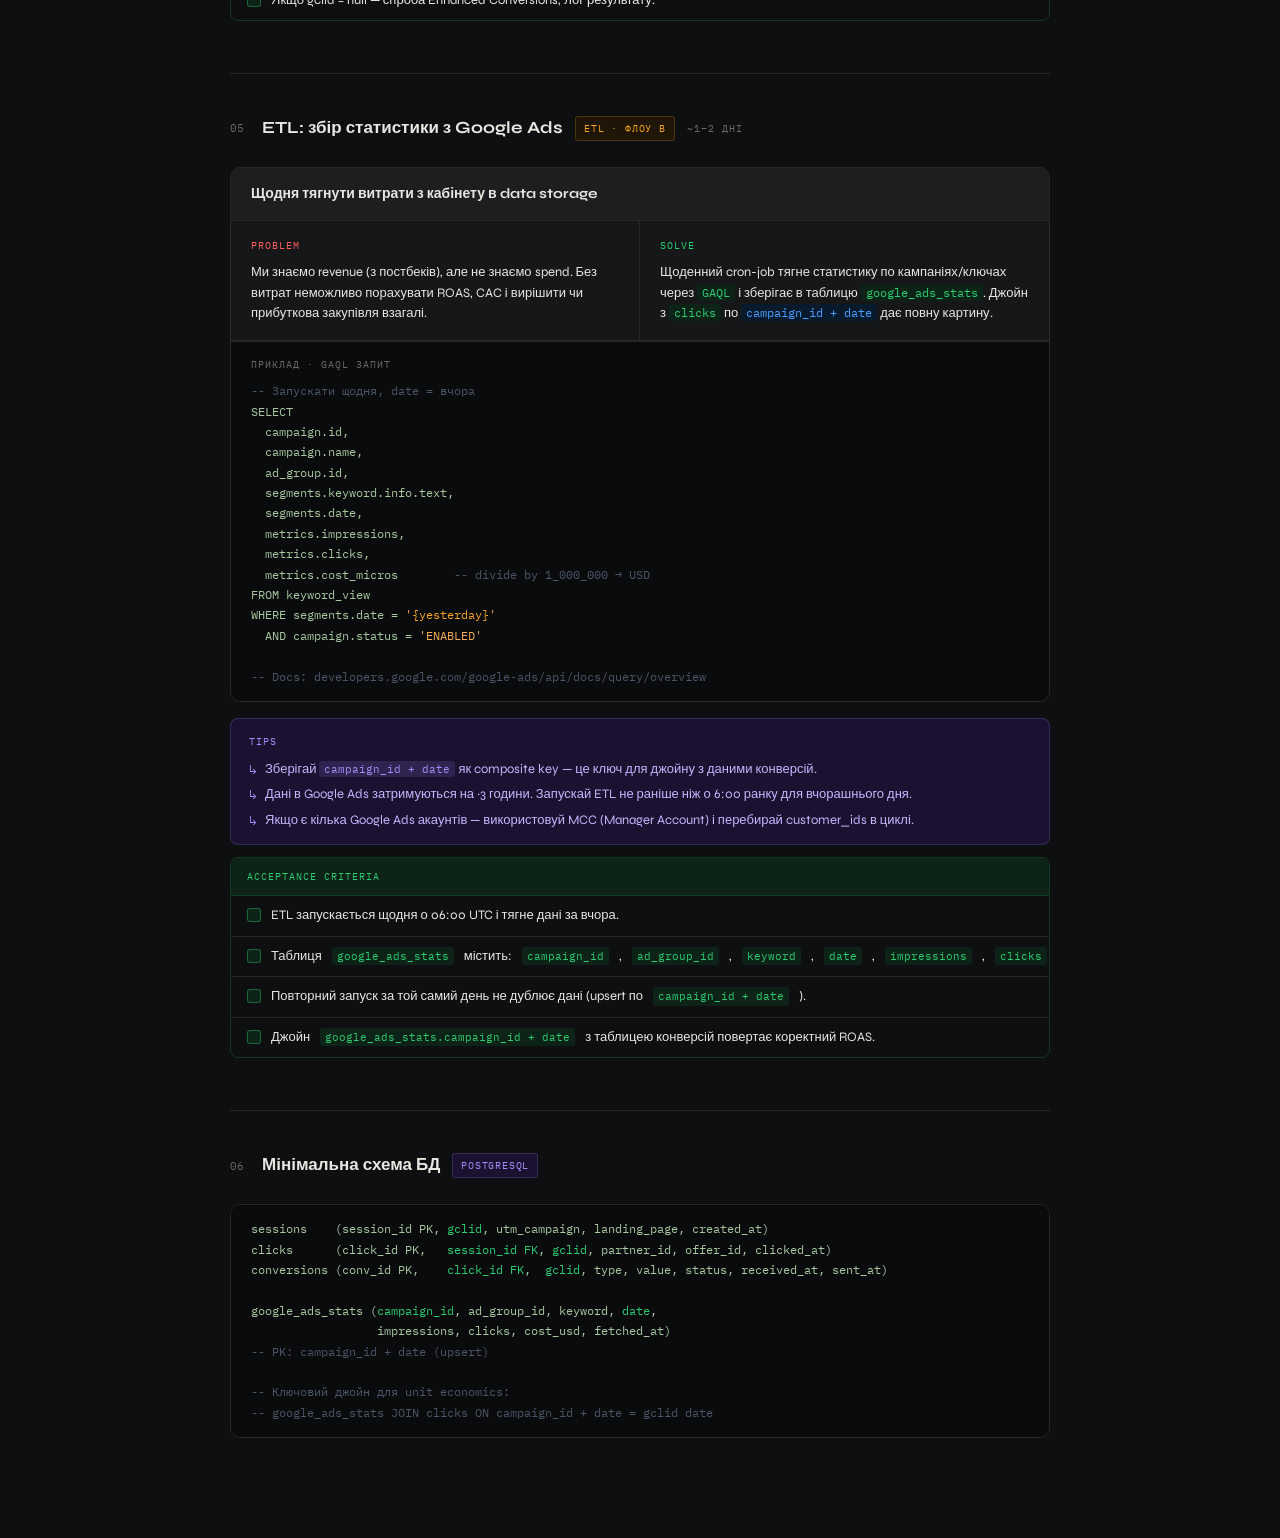
==== commit 0a01679a: "Update: grouped nav, task summaries, MagicPatterns link" ====
--- a/tz01-dev.html
+++ b/tz01-dev.html
@@ -299,6 +299,20 @@
 <body>
 <nav id="main-nav"></nav>
 <script src="nav.js"></script>
+
+<div class="task-summary">
+  <div class="task-summary-inner">
+    <div class="task-summary-top">
+      <span class="task-num">Завдання 01</span>
+      <span class="task-title">Google Ads Integration — Dev Spec для розробників</span>
+    </div>
+    <div class="task-answers">
+      <div class="task-answer"><span class="ans-key">Фаз</span><span class="ans-val">5 фаз: GCLID capture → click track → postback → Google Ads API → ETL stats</span></div>
+      <div class="task-answer"><span class="ans-key">Структура</span><span class="ans-val">Problem / Solve / Code / Tips / Acceptance Criteria для кожної фази</span></div>
+      <div class="task-answer"><span class="ans-key">Терміни</span><span class="ans-val">~8-10 робочих днів на повну інтеграцію</span></div>
+    </div>
+  </div>
+</div>
 <div class="doc-header">
   <div class="doc-tag">
     AdConnect · Завдання 01
--- a/shared.css
+++ b/shared.css
@@ -10,16 +10,36 @@
   --teal: #26d9c0; --tdim: #061a18;
 }
 body { background: var(--bg); color: var(--text); font-family: 'Syne', sans-serif; padding-top: 52px; }
+
 nav#main-nav {
   position: fixed; top: 0; left: 0; right: 0; z-index: 100;
-  background: rgba(14,15,17,0.96); border-bottom: 1px solid var(--border);
-  backdrop-filter: blur(8px);
-  display: flex; align-items: center; justify-content: space-between;
+  background: rgba(14,15,17,0.97); border-bottom: 1px solid var(--border);
+  backdrop-filter: blur(10px);
+  display: flex; align-items: center; gap: 16px;
   padding: 0 24px; height: 52px;
 }
-.nav-logo { font-family: 'IBM Plex Mono', monospace; font-size: 13px; font-weight: 500; color: var(--text); text-decoration: none; }
+.nav-logo { font-family: 'IBM Plex Mono', monospace; font-size: 13px; font-weight: 500; color: var(--text); text-decoration: none; white-space: nowrap; margin-right: 8px; }
 .nav-logo span { color: var(--green); }
-.nav-links { display: flex; gap: 2px; overflow-x: auto; }
-.nav-links a { font-size: 11px; font-weight: 500; color: var(--muted); text-decoration: none; padding: 6px 10px; border-radius: 6px; transition: color 0.15s, background 0.15s; font-family: 'IBM Plex Mono', monospace; white-space: nowrap; }
-.nav-links a:hover { color: var(--text); background: var(--surface); }
-.nav-links a.active { color: var(--text); background: var(--surface); }
+.nav-links { display: flex; align-items: center; gap: 2px; overflow-x: auto; }
+.nav-links a { font-size: 11px; font-weight: 500; color: var(--muted); text-decoration: none; padding: 5px 10px; border-radius: 6px; transition: color 0.15s, background 0.15s; font-family: 'IBM Plex Mono', monospace; white-space: nowrap; }
+.nav-links a:hover, .nav-links a.active { color: var(--text); background: var(--surface); }
+
+.nav-group { position: relative; display: flex; align-items: center; }
+.nav-group-label { font-size: 11px; font-weight: 500; color: var(--muted); padding: 5px 10px; border-radius: 6px; font-family: 'IBM Plex Mono', monospace; white-space: nowrap; cursor: default; }
+.nav-group-label.active { color: var(--text); }
+.nav-group-items { display: flex; align-items: center; gap: 2px; }
+.nav-group-items::before { content: '/'; color: var(--border); font-family: 'IBM Plex Mono', monospace; font-size: 11px; padding: 0 2px; }
+
+/* SUMMARY BOX — appears at top of each task page */
+.task-summary {
+  background: var(--surface); border-bottom: 1px solid var(--border);
+  padding: 20px 32px;
+}
+.task-summary-inner { max-width: 900px; margin: 0 auto; display: flex; flex-direction: column; gap: 10px; }
+.task-summary-top { display: flex; align-items: center; gap: 12px; }
+.task-num { font-family: 'IBM Plex Mono', monospace; font-size: 10px; color: var(--muted); letter-spacing: 0.1em; text-transform: uppercase; background: var(--s2); padding: 3px 8px; border-radius: 4px; }
+.task-title { font-size: 15px; font-weight: 700; color: var(--text); }
+.task-answers { display: flex; flex-wrap: wrap; gap: 8px; }
+.task-answer { font-size: 12px; color: var(--muted); background: var(--s2); border: 1px solid var(--border); border-radius: 6px; padding: 6px 12px; display: flex; align-items: center; gap: 6px; line-height: 1.4; }
+.task-answer .ans-key { font-family: 'IBM Plex Mono', monospace; font-size: 10px; color: var(--green); text-transform: uppercase; letter-spacing: 0.06em; flex-shrink: 0; }
+.task-answer .ans-val { color: var(--text); font-weight: 500; }
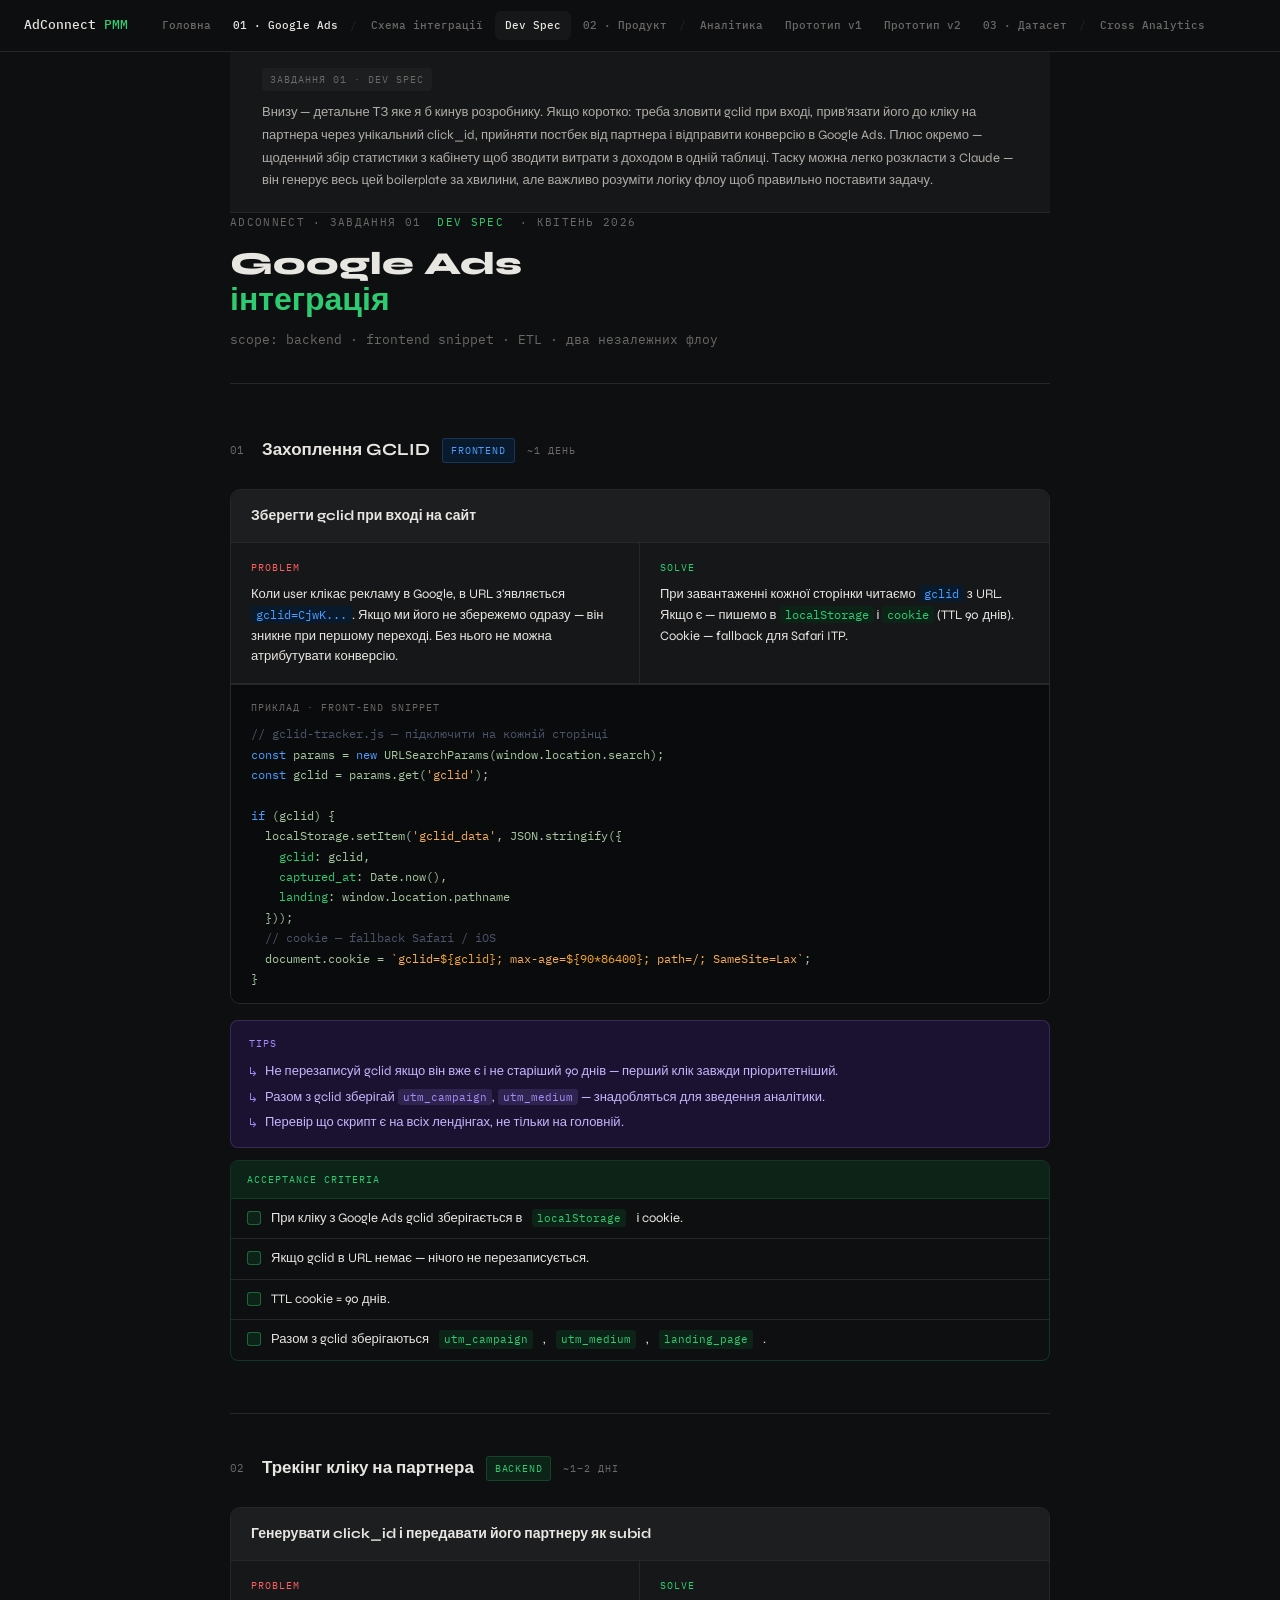
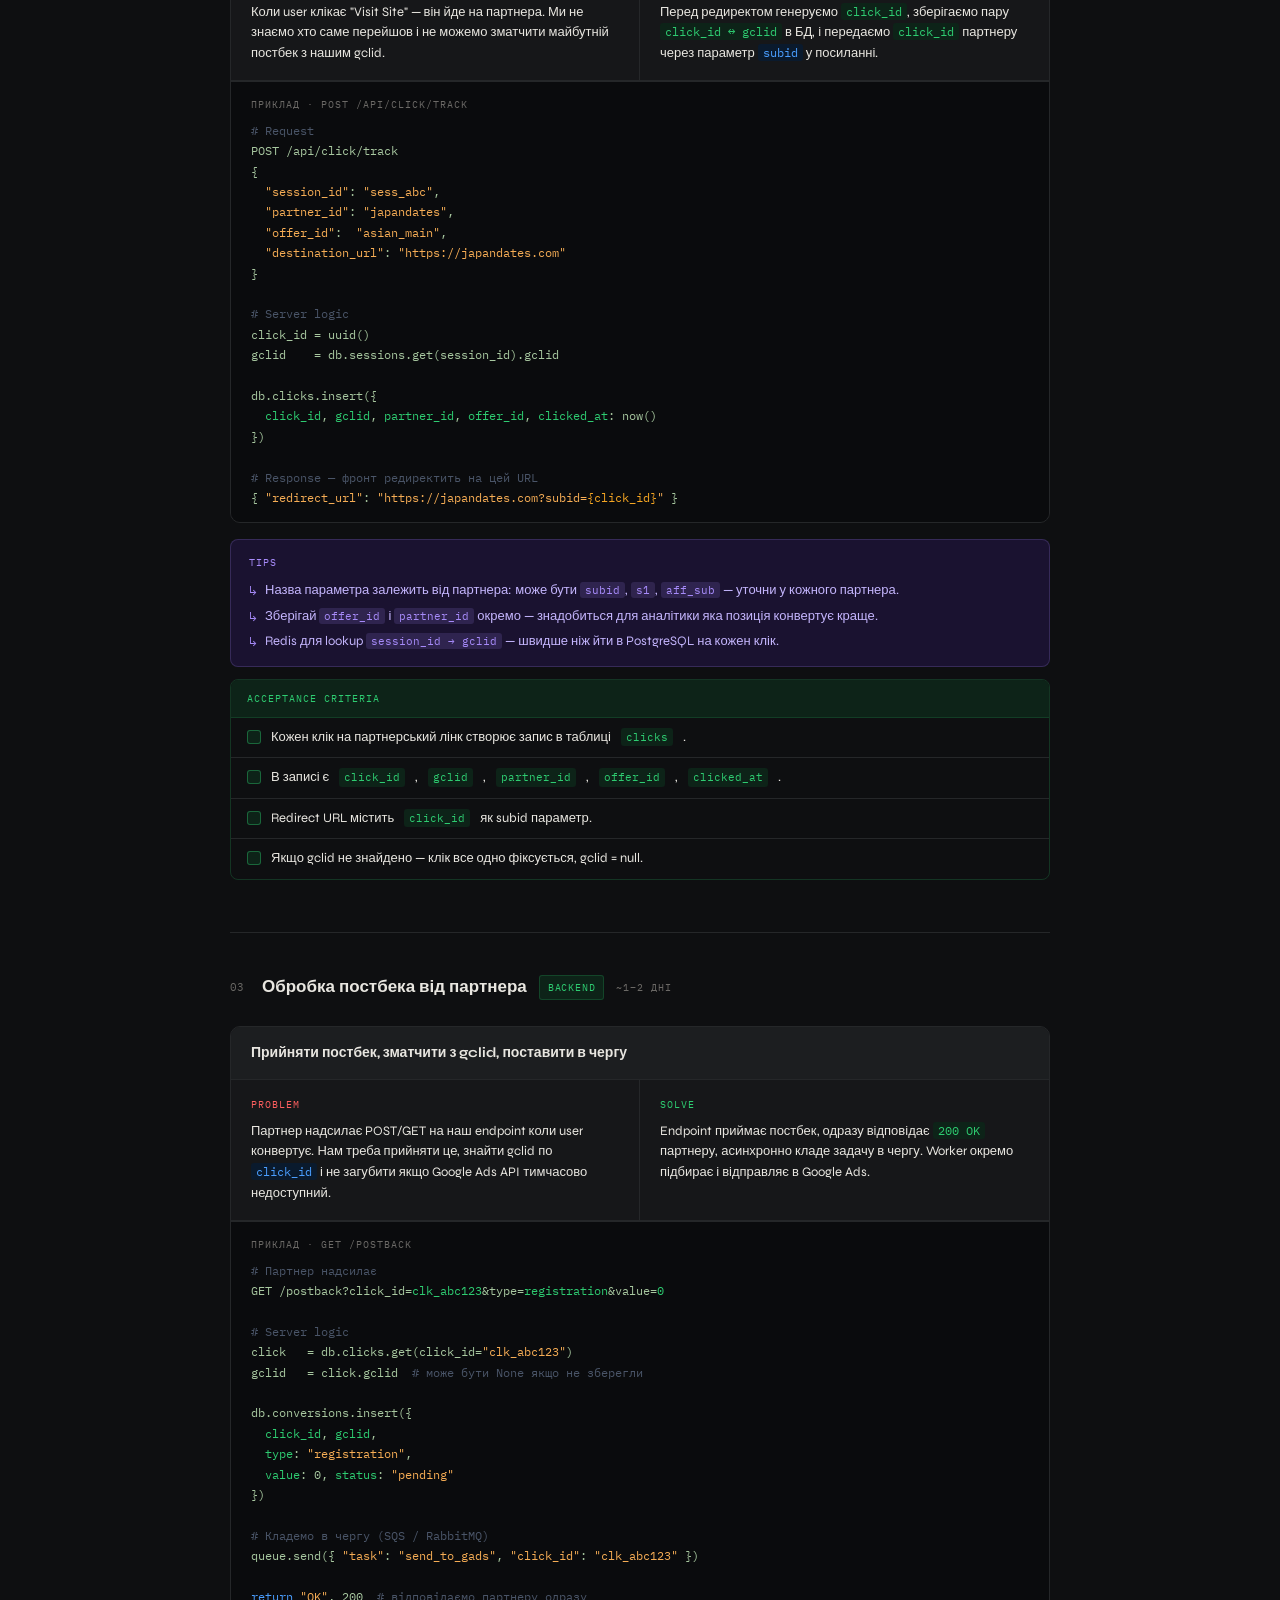
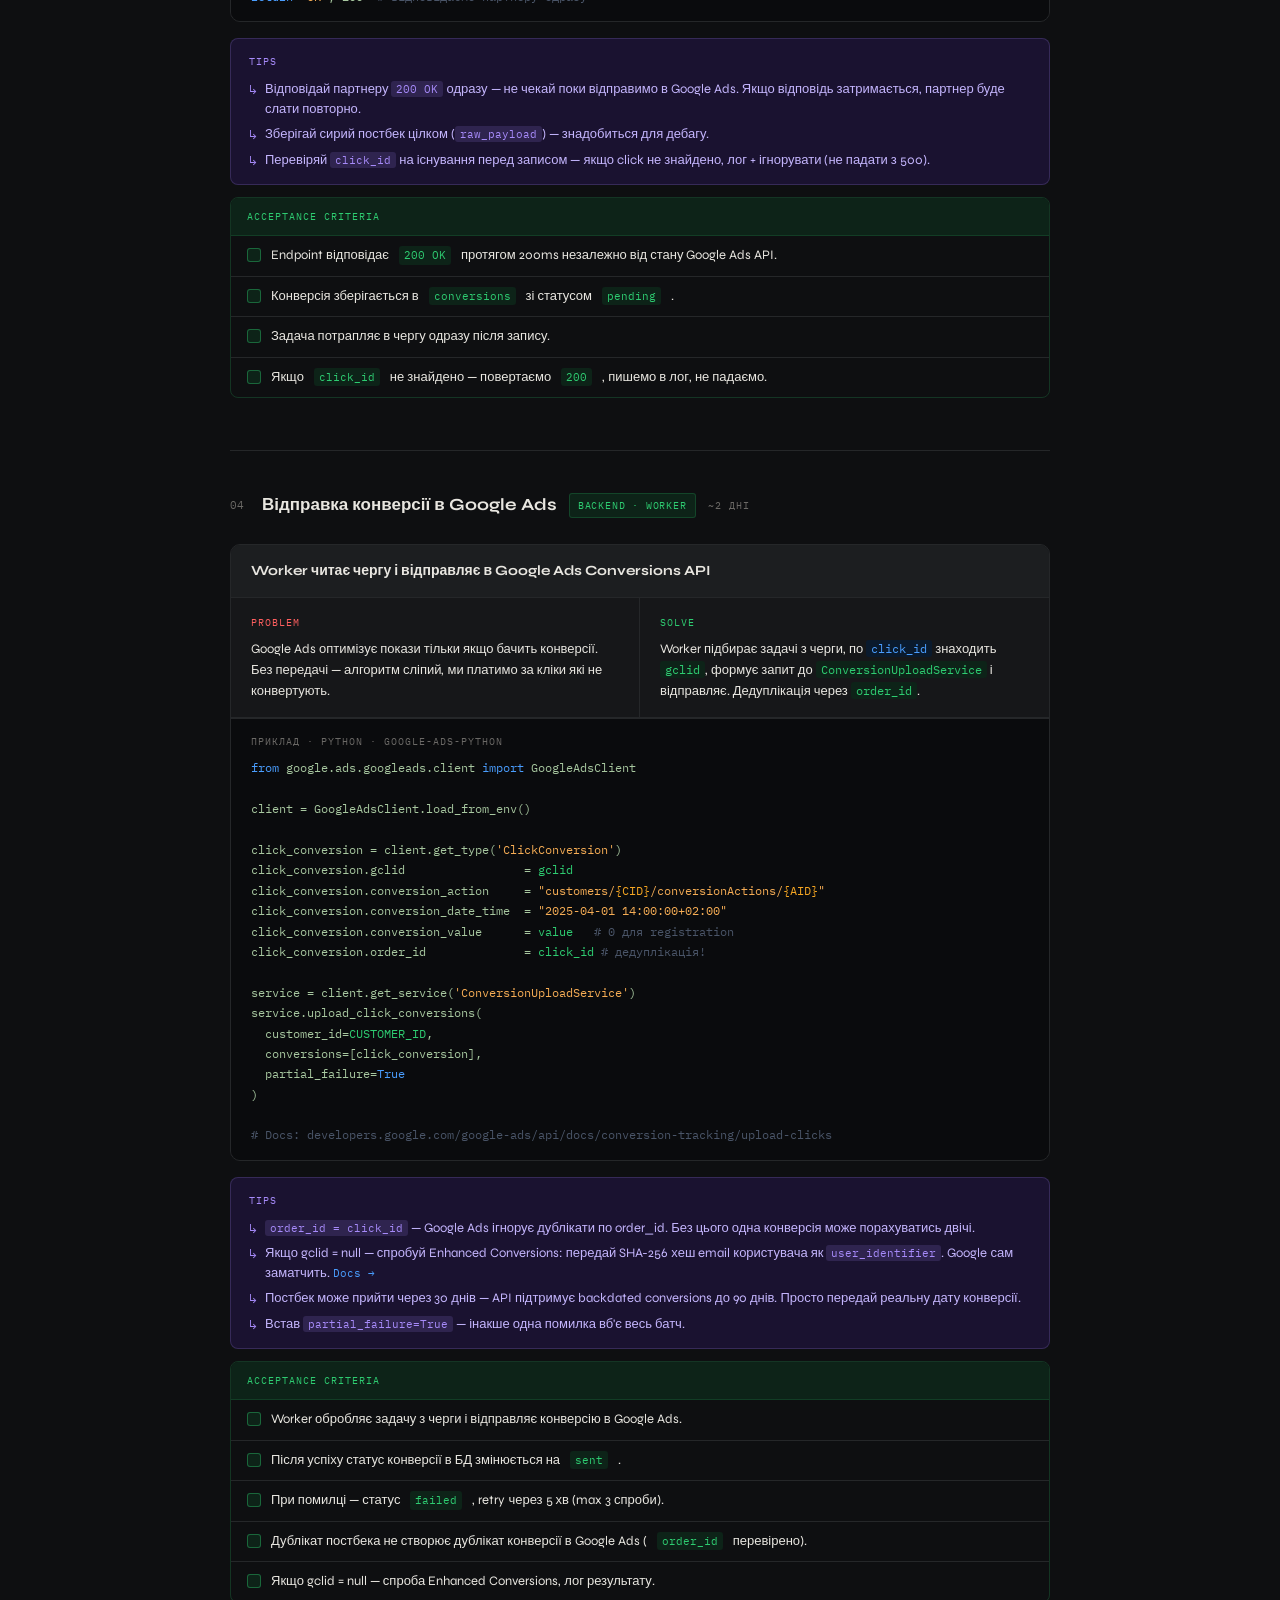
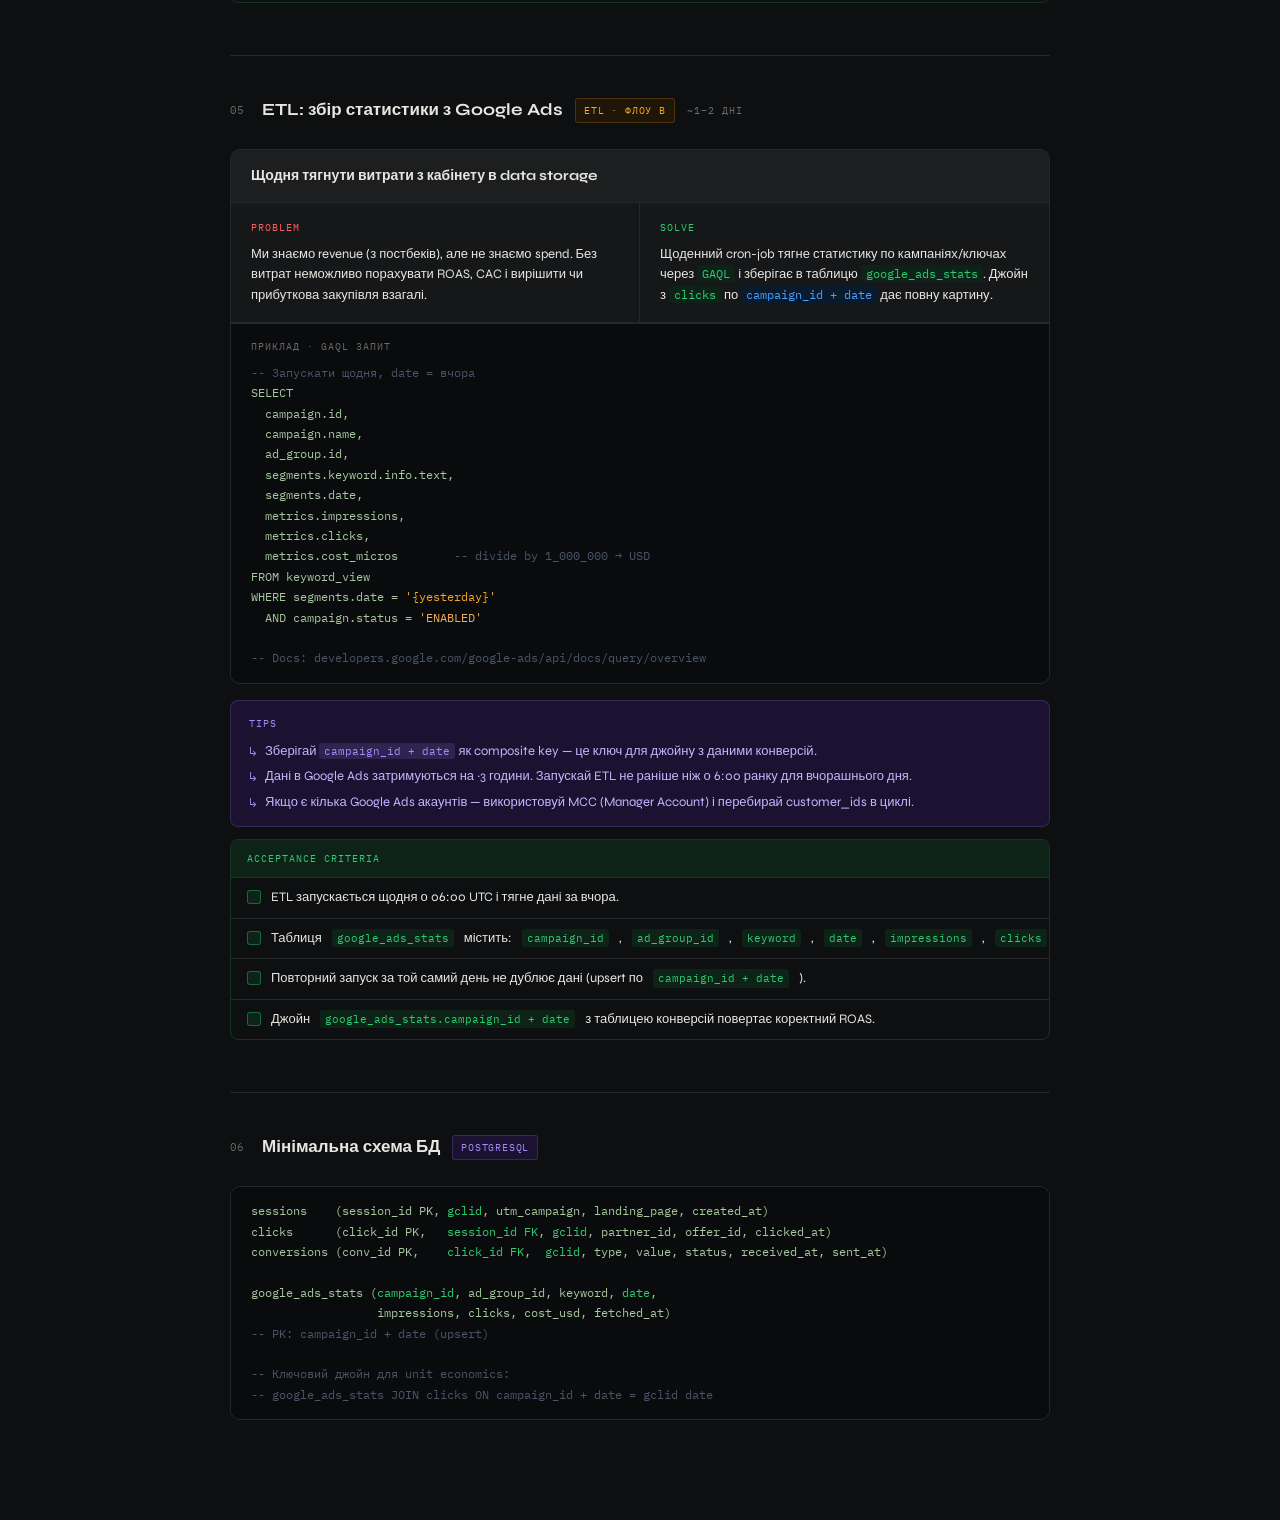
==== commit 1d06befc: "Rewrite summaries: first-person, fixed monthly unit economics" ====
--- a/tz01-dev.html
+++ b/tz01-dev.html
@@ -302,16 +302,12 @@
 
 <div class="task-summary">
   <div class="task-summary-inner">
-    <div class="task-summary-top">
-      <span class="task-num">Завдання 01</span>
-      <span class="task-title">Google Ads Integration — Dev Spec для розробників</span>
-    </div>
-    <div class="task-answers">
-      <div class="task-answer"><span class="ans-key">Фаз</span><span class="ans-val">5 фаз: GCLID capture → click track → postback → Google Ads API → ETL stats</span></div>
-      <div class="task-answer"><span class="ans-key">Структура</span><span class="ans-val">Problem / Solve / Code / Tips / Acceptance Criteria для кожної фази</span></div>
-      <div class="task-answer"><span class="ans-key">Терміни</span><span class="ans-val">~8-10 робочих днів на повну інтеграцію</span></div>
-    </div>
-  </div>
+    <div class="task-summary-top"><span class="task-num">Завдання 01 · Dev Spec</span></div>
+    <p class="task-summary-text">
+      Внизу — детальне ТЗ яке я б кинув розробнику. Якщо коротко: треба зловити gclid при вході, прив'язати його до кліку на партнера через унікальний click_id, прийняти постбек від партнера і відправити конверсію в Google Ads. Плюс окремо — щоденний збір статистики з кабінету щоб зводити витрати з доходом в одній таблиці. Таску можна легко розкласти з Claude — він генерує весь цей boilerplate за хвилини, але важливо розуміти логіку флоу щоб правильно поставити задачу.
+    </p>
+  </div>
+</div>
 </div>
 <div class="doc-header">
   <div class="doc-tag">
--- a/shared.css
+++ b/shared.css
@@ -43,3 +43,17 @@
 .task-answer { font-size: 12px; color: var(--muted); background: var(--s2); border: 1px solid var(--border); border-radius: 6px; padding: 6px 12px; display: flex; align-items: center; gap: 6px; line-height: 1.4; }
 .task-answer .ans-key { font-family: 'IBM Plex Mono', monospace; font-size: 10px; color: var(--green); text-transform: uppercase; letter-spacing: 0.06em; flex-shrink: 0; }
 .task-answer .ans-val { color: var(--text); font-weight: 500; }
+
+.task-summary-text { font-size: 13px; color: #b0ada6; line-height: 1.75; max-width: 760px; }
+
+.real-data-grid {
+  display: grid; grid-template-columns: repeat(4, 1fr);
+  gap: 8px; margin-top: 14px;
+}
+.rdi { background: var(--s2); border: 1px solid var(--border); border-radius: 8px; padding: 10px 12px; }
+.rdi-label { font-family: 'IBM Plex Mono', monospace; font-size: 9px; color: var(--muted); text-transform: uppercase; letter-spacing: 0.08em; margin-bottom: 4px; }
+.rdi-val { font-size: 16px; font-weight: 700; color: var(--text); line-height: 1; }
+.rdi-val.g { color: var(--green); }
+.rdi-val.r { color: var(--red); }
+.rdi-val.a { color: var(--amber); }
+.rdi-sub { font-size: 10px; color: var(--muted); margin-top: 3px; font-family: 'IBM Plex Mono', monospace; }
